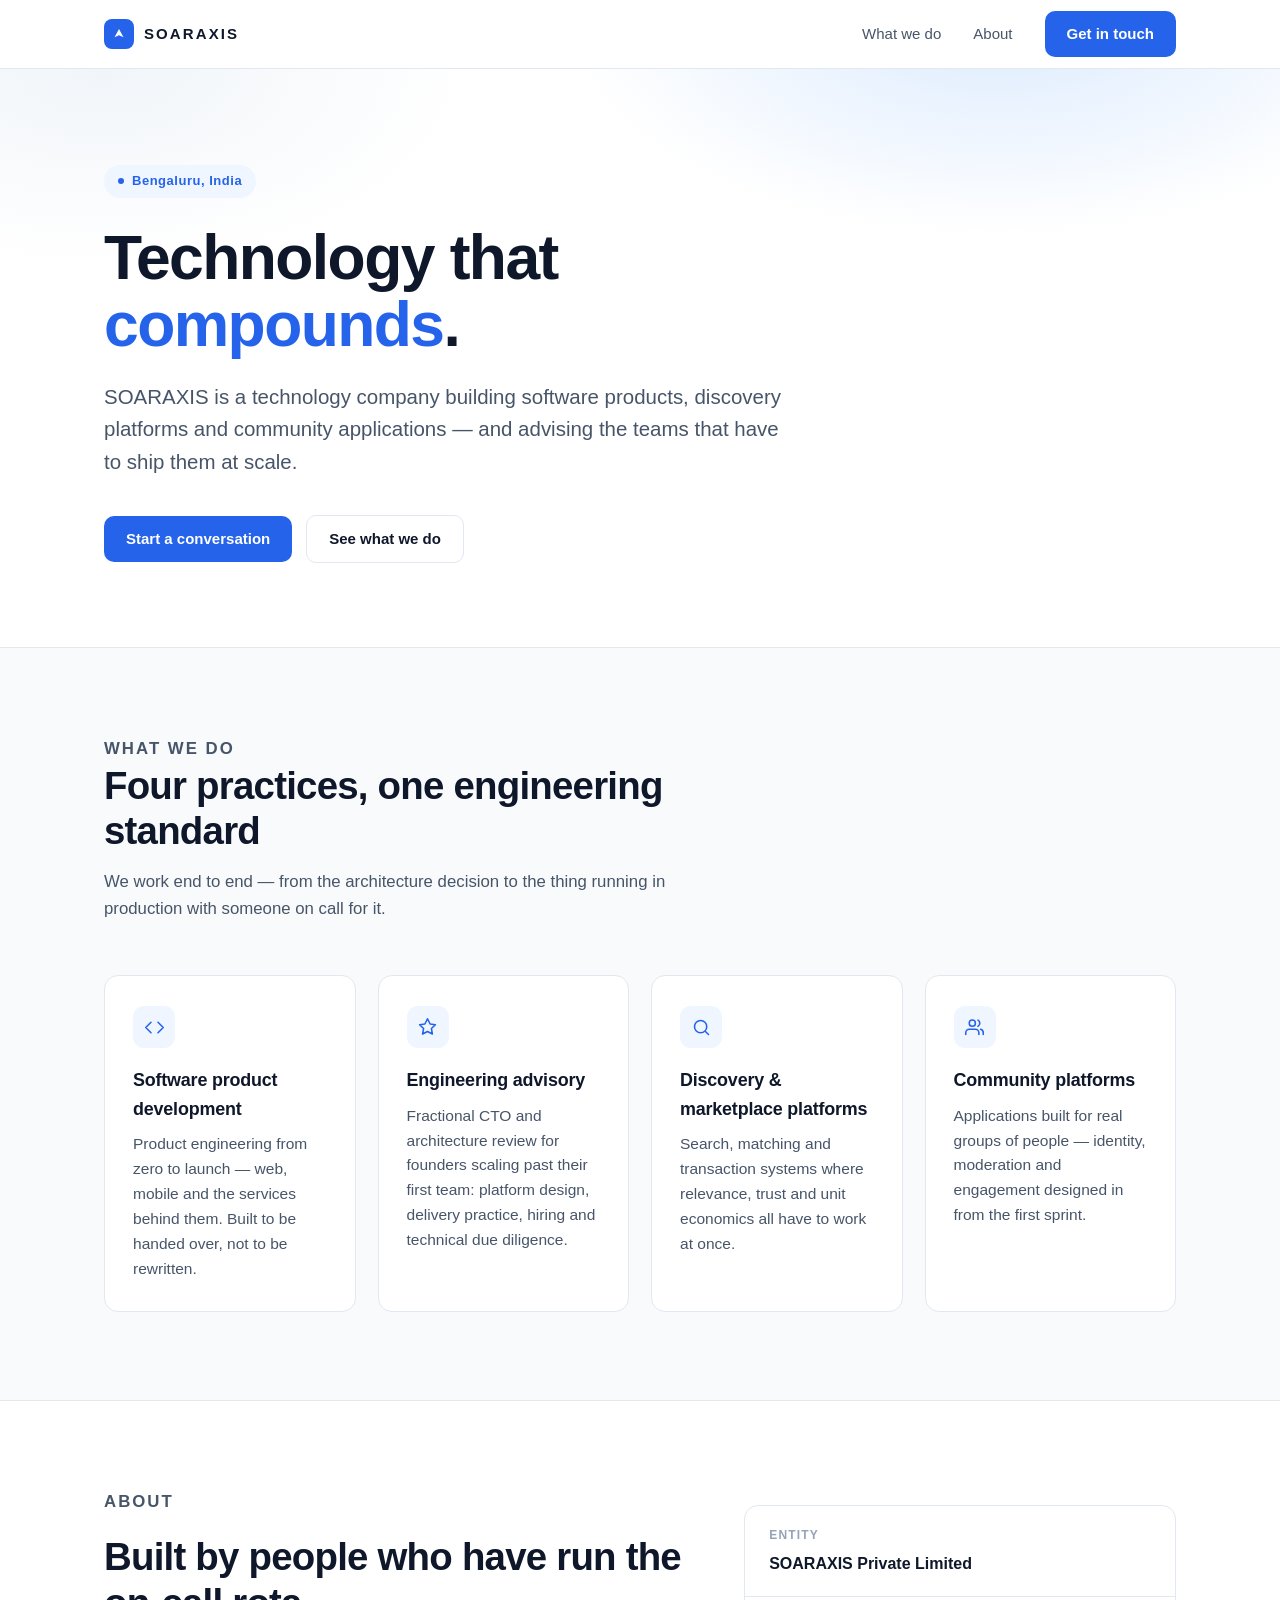
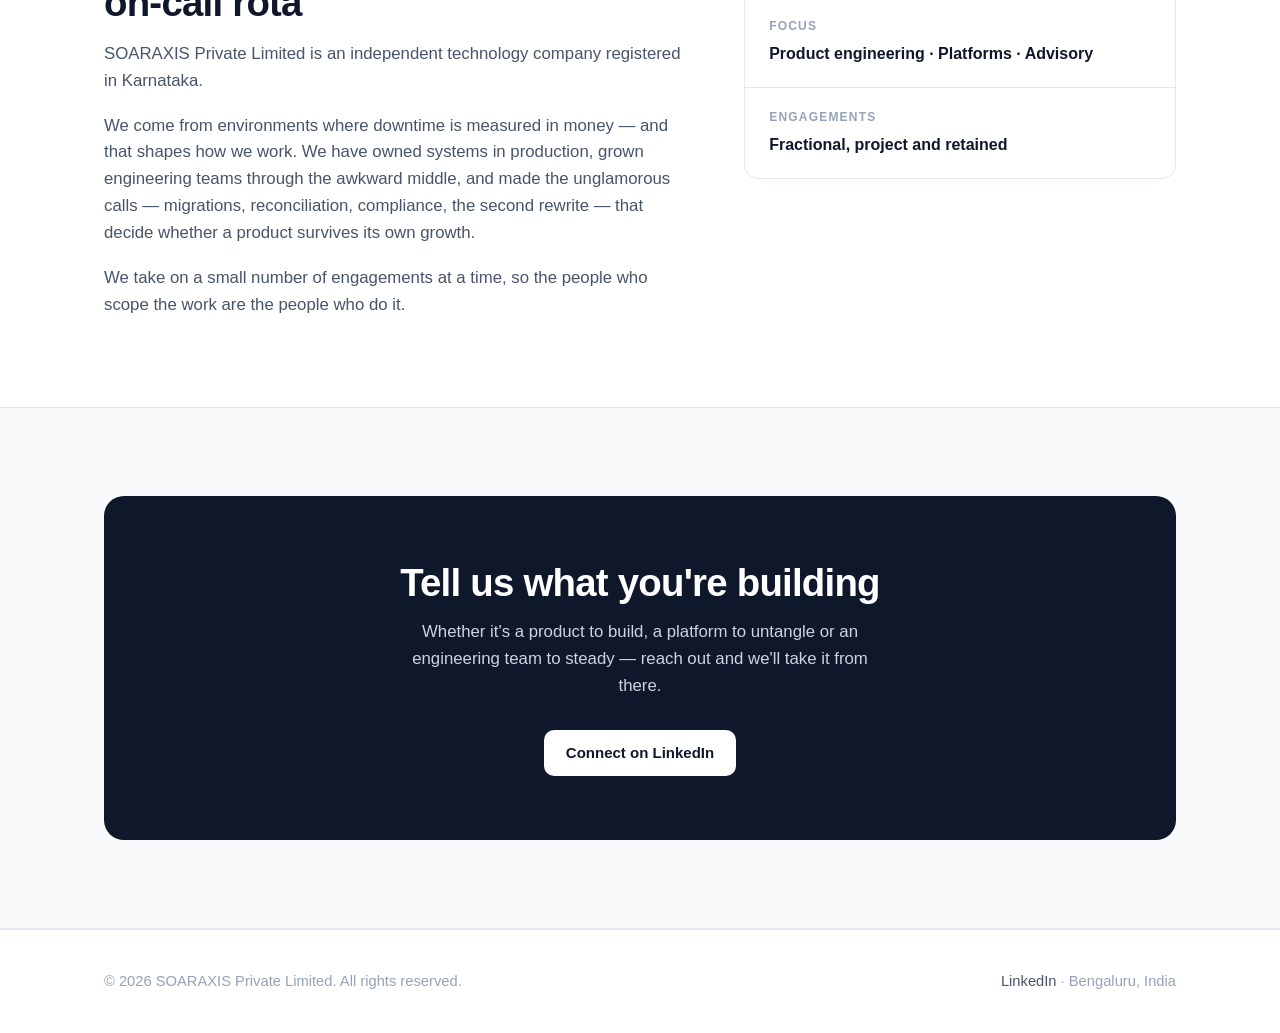
==== index.html @ a26ee910 "Add SOARAXIS landing page Co-Authored-By: Claude Opus 5 <noreply@anthropic.com>" ====
<!DOCTYPE html>
<html lang="en">
<head>
<meta charset="utf-8">
<meta name="viewport" content="width=device-width, initial-scale=1">
<title>SOARAXIS — Technology that compounds</title>
<meta name="description" content="SOARAXIS Private Limited — a Bengaluru technology company building software products, discovery platforms and community applications, and advising teams that ship at scale.">
<meta name="theme-color" content="#ffffff">

<!-- Open Graph / social -->
<meta property="og:type" content="website">
<meta property="og:title" content="SOARAXIS — Technology that compounds">
<meta property="og:description" content="Software products, discovery platforms and engineering advisory, from Bengaluru.">
<meta property="og:url" content="https://soaraxis.com/">
<meta name="twitter:card" content="summary_large_image">

<link rel="icon" href="data:image/svg+xml,<svg xmlns='http://www.w3.org/2000/svg' viewBox='0 0 100 100'><rect width='100' height='100' rx='22' fill='%232563eb'/><path d='M50 22 L74 66 L50 56 L26 66 Z' fill='white'/></svg>">

<style>
  :root{
    --ink:#0f172a;
    --ink-soft:#475569;
    --ink-faint:#94a3b8;
    --line:#e2e8f0;
    --bg:#ffffff;
    --bg-alt:#f8fafc;
    --accent:#2563eb;
    --accent-soft:#eff6ff;
    --radius:14px;
    --maxw:1120px;
    --font:-apple-system,BlinkMacSystemFont,"Segoe UI",Inter,Roboto,"Helvetica Neue",Arial,sans-serif;
  }

  *{box-sizing:border-box}
  html{scroll-behavior:smooth}
  body{
    margin:0;
    font-family:var(--font);
    color:var(--ink);
    background:var(--bg);
    line-height:1.6;
    -webkit-font-smoothing:antialiased;
  }
  a{color:inherit}
  .wrap{max-width:var(--maxw);margin:0 auto;padding:0 24px}

  /* ---------- Header ---------- */
  header{
    position:sticky;top:0;z-index:50;
    background:rgba(255,255,255,.85);
    backdrop-filter:saturate(180%) blur(12px);
    border-bottom:1px solid var(--line);
  }
  .nav{display:flex;align-items:center;justify-content:space-between;height:68px}
  .logo{display:flex;align-items:center;gap:10px;text-decoration:none;font-weight:700;letter-spacing:.14em;font-size:15px}
  .logo .mark{
    width:30px;height:30px;border-radius:8px;background:var(--accent);
    display:grid;place-items:center;flex:none;
  }
  .logo .mark svg{width:16px;height:16px;display:block}
  .nav-links{display:flex;align-items:center;gap:32px}
  .nav-links a:not(.btn){text-decoration:none;color:var(--ink-soft);font-size:15px;font-weight:500}
  .nav-links a:not(.btn):hover{color:var(--ink)}
  .btn{
    display:inline-block;background:var(--accent);color:#fff;text-decoration:none;
    padding:11px 22px;border-radius:10px;font-weight:600;font-size:15px;
    transition:background .15s ease, transform .15s ease;
  }
  .btn:hover{background:#1d4ed8;transform:translateY(-1px)}
  .btn-ghost{
    background:transparent;color:var(--ink);border:1px solid var(--line);
  }
  .btn-ghost:hover{background:var(--bg-alt);border-color:#cbd5e1}
  @media (max-width:760px){ .nav-links a:not(.btn){display:none} }

  /* ---------- Hero ---------- */
  .hero{padding:96px 0 84px;position:relative;overflow:hidden}
  .hero::before{
    content:"";position:absolute;inset:0;pointer-events:none;
    background:
      radial-gradient(620px 320px at 78% -10%, #dbeafe 0%, transparent 70%),
      radial-gradient(520px 280px at 8% 0%, #f1f5f9 0%, transparent 70%);
  }
  .hero .wrap{position:relative}
  .eyebrow{
    display:inline-flex;align-items:center;gap:8px;
    background:var(--accent-soft);color:var(--accent);
    font-size:13px;font-weight:600;letter-spacing:.04em;
    padding:6px 14px;border-radius:999px;margin-bottom:26px;
  }
  .eyebrow .dot{width:6px;height:6px;border-radius:50%;background:var(--accent)}
  h1{
    font-size:clamp(2.3rem,5.4vw,3.9rem);
    line-height:1.08;letter-spacing:-.025em;font-weight:700;
    margin:0 0 22px;max-width:15ch;
  }
  h1 em{font-style:normal;color:var(--accent)}
  .lede{font-size:clamp(1.05rem,2vw,1.28rem);color:var(--ink-soft);max-width:60ch;margin:0 0 36px}
  .cta-row{display:flex;flex-wrap:wrap;gap:14px;align-items:center}
  .cta-note{font-size:14px;color:var(--ink-faint)}

  /* ---------- Sections ---------- */
  section{padding:88px 0}
  .alt{background:var(--bg-alt);border-block:1px solid var(--line)}
  .sec-head{max-width:64ch;margin-bottom:52px}
  .kicker{
    font-size:13px;font-weight:700;letter-spacing:.12em;text-transform:uppercase;
    color:var(--accent);margin:0 0 14px;
  }
  h2{font-size:clamp(1.7rem,3.4vw,2.4rem);line-height:1.18;letter-spacing:-.02em;margin:0 0 16px;font-weight:700}
  .sec-head p{color:var(--ink-soft);font-size:1.05rem;margin:0}

  .grid{display:grid;gap:22px;grid-template-columns:repeat(4,1fr)}
  @media (max-width:1040px){ .grid{grid-template-columns:repeat(2,1fr)} }
  @media (max-width:620px){ .grid{grid-template-columns:1fr} }
  .card{
    background:#fff;border:1px solid var(--line);border-radius:var(--radius);
    padding:30px 28px;transition:border-color .18s ease, box-shadow .18s ease, transform .18s ease;
  }
  .card:hover{border-color:#cbd5e1;box-shadow:0 8px 28px -14px rgba(15,23,42,.18);transform:translateY(-2px)}
  .card .icon{
    width:42px;height:42px;border-radius:11px;background:var(--accent-soft);
    display:grid;place-items:center;margin-bottom:18px;
  }
  .card .icon svg{width:21px;height:21px;stroke:var(--accent);fill:none;stroke-width:1.8;stroke-linecap:round;stroke-linejoin:round}
  .card h3{margin:0 0 9px;font-size:1.12rem;font-weight:650;letter-spacing:-.01em}
  .card p{margin:0;color:var(--ink-soft);font-size:.97rem}

  /* ---------- Split / about ---------- */
  .split{display:grid;gap:56px;grid-template-columns:1.15fr .85fr;align-items:start}
  @media (max-width:880px){ .split{grid-template-columns:1fr;gap:40px} }
  .prose p{color:var(--ink-soft);font-size:1.05rem;margin:0 0 18px}
  .prose p:last-child{margin-bottom:0}
  .prose strong{color:var(--ink);font-weight:600}

  .facts{border:1px solid var(--line);border-radius:var(--radius);background:#fff;overflow:hidden}
  .fact{padding:20px 24px;border-bottom:1px solid var(--line)}
  .fact:last-child{border-bottom:0}
  .fact dt{font-size:12px;font-weight:700;letter-spacing:.1em;text-transform:uppercase;color:var(--ink-faint);margin:0 0 5px}
  .fact dd{margin:0;font-size:1rem;font-weight:550;color:var(--ink)}

  /* ---------- Contact ---------- */
  .contact-box{
    background:var(--ink);color:#fff;border-radius:20px;
    padding:clamp(36px,6vw,64px);text-align:center;
  }
  .contact-box h2{color:#fff;margin-bottom:14px}
  .contact-box p{color:#cbd5e1;max-width:52ch;margin:0 auto 30px;font-size:1.05rem}
  .contact-box .btn{background:#fff;color:var(--ink)}
  .contact-box .btn:hover{background:#e2e8f0}
  .contact-alt{margin-top:20px;font-size:.95rem;color:#94a3b8}
  .contact-alt a{color:#fff;text-decoration:underline;text-underline-offset:3px}

  /* ---------- Footer ---------- */
  footer{border-top:1px solid var(--line);padding:40px 0;font-size:.92rem;color:var(--ink-faint)}
  .foot{display:flex;flex-wrap:wrap;gap:16px;justify-content:space-between;align-items:center}
  .foot a{color:var(--ink-soft);text-decoration:none}
  .foot a:hover{color:var(--ink)}

  @media (prefers-reduced-motion:reduce){
    *{transition:none!important;scroll-behavior:auto!important}
  }
</style>
</head>
<body>

<header>
  <div class="wrap nav">
    <a class="logo" href="#top">
      <span class="mark"><svg viewBox="0 0 100 100" aria-hidden="true"><path d="M50 18 L78 70 L50 58 L22 70 Z" fill="#fff"/></svg></span>
      SOARAXIS
    </a>
    <nav class="nav-links">
      <a href="#what">What we do</a>
      <a href="#about">About</a>
      <a href="#contact" class="btn">Get in touch</a>
    </nav>
  </div>
</header>

<main id="top">

  <!-- HERO -->
  <div class="hero">
    <div class="wrap">
      <span class="eyebrow"><span class="dot"></span> Bengaluru, India</span>
      <h1>Technology that <em>compounds</em>.</h1>
      <p class="lede">
        SOARAXIS is a technology company building software products, discovery platforms
        and community applications — and advising the teams that have to ship them at scale.
      </p>
      <div class="cta-row">
        <a href="#contact" class="btn">Start a conversation</a>
        <a href="#what" class="btn btn-ghost">See what we do</a>
      </div>
    </div>
  </div>

  <!-- WHAT WE DO -->
  <section id="what" class="alt">
    <div class="wrap">
      <div class="sec-head">
        <p class="kicker">What we do</p>
        <h2>Four practices, one engineering standard</h2>
        <p>We work end to end — from the architecture decision to the thing running in production with someone on call for it.</p>
      </div>

      <div class="grid">
        <article class="card">
          <div class="icon"><svg viewBox="0 0 24 24" aria-hidden="true"><path d="M16 18l6-6-6-6M8 6l-6 6 6 6"/></svg></div>
          <h3>Software product development</h3>
          <p>Product engineering from zero to launch — web, mobile and the services behind them. Built to be handed over, not to be rewritten.</p>
        </article>

        <article class="card">
          <div class="icon"><svg viewBox="0 0 24 24" aria-hidden="true"><path d="M12 2l3 6 6 .9-4.5 4.3 1.1 6.3L12 16.5 6.4 19.5l1.1-6.3L3 8.9 9 8z"/></svg></div>
          <h3>Engineering advisory</h3>
          <p>Fractional CTO and architecture review for founders scaling past their first team: platform design, delivery practice, hiring and technical due diligence.</p>
        </article>

        <article class="card">
          <div class="icon"><svg viewBox="0 0 24 24" aria-hidden="true"><circle cx="11" cy="11" r="7"/><path d="M20 20l-3.5-3.5"/></svg></div>
          <h3>Discovery &amp; marketplace platforms</h3>
          <p>Search, matching and transaction systems where relevance, trust and unit economics all have to work at once.</p>
        </article>

        <article class="card">
          <div class="icon"><svg viewBox="0 0 24 24" aria-hidden="true"><path d="M17 20v-2a4 4 0 0 0-4-4H6a4 4 0 0 0-4 4v2"/><circle cx="9.5" cy="7" r="3.5"/><path d="M22 20v-2a4 4 0 0 0-3-3.9"/><path d="M16 3.6a4 4 0 0 1 0 7"/></svg></div>
          <h3>Community platforms</h3>
          <p>Applications built for real groups of people — identity, moderation and engagement designed in from the first sprint.</p>
        </article>
      </div>
    </div>
  </section>

  <!-- ABOUT -->
  <section id="about">
    <div class="wrap split">
      <div class="prose">
        <p class="kicker">About</p>
        <h2>Built by people who have run the on-call rota</h2>
        <p>
          SOARAXIS Private Limited is an independent technology company registered in
          Karnataka.
        </p>
        <p>
          We come from environments where downtime is measured in money — and that shapes
          how we work. We have owned systems in production, grown engineering teams through
          the awkward middle, and made the unglamorous calls — migrations, reconciliation,
          compliance, the second rewrite — that decide whether a product survives its own
          growth.
        </p>
        <p>
          We take on a small number of engagements at a time, so the people who scope the
          work are the people who do it.
        </p>
      </div>

      <dl class="facts">
        <div class="fact"><dt>Entity</dt><dd>SOARAXIS Private Limited</dd></div>
        <div class="fact"><dt>Focus</dt><dd>Product engineering · Platforms · Advisory</dd></div>
        <div class="fact"><dt>Engagements</dt><dd>Fractional, project and retained</dd></div>
      </dl>
    </div>
  </section>

  <!-- CONTACT -->
  <section id="contact" class="alt">
    <div class="wrap">
      <div class="contact-box">
        <h2>Tell us what you're building</h2>
        <p>Whether it's a product to build, a platform to untangle or an engineering team to steady — reach out and we'll take it from there.</p>
        <a class="btn" href="https://www.linkedin.com/in/harshavardhanme/" target="_blank" rel="noopener">Connect on LinkedIn</a>
      </div>
    </div>
  </section>

</main>

<footer>
  <div class="wrap foot">
    <div>© <span id="yr">2026</span> SOARAXIS Private Limited. All rights reserved.</div>
    <div><a href="https://www.linkedin.com/in/harshavardhanme/" target="_blank" rel="noopener">LinkedIn</a> · Bengaluru, India</div>
  </div>
</footer>

<script>document.getElementById('yr').textContent=new Date().getFullYear();</script>
</body>
</html>
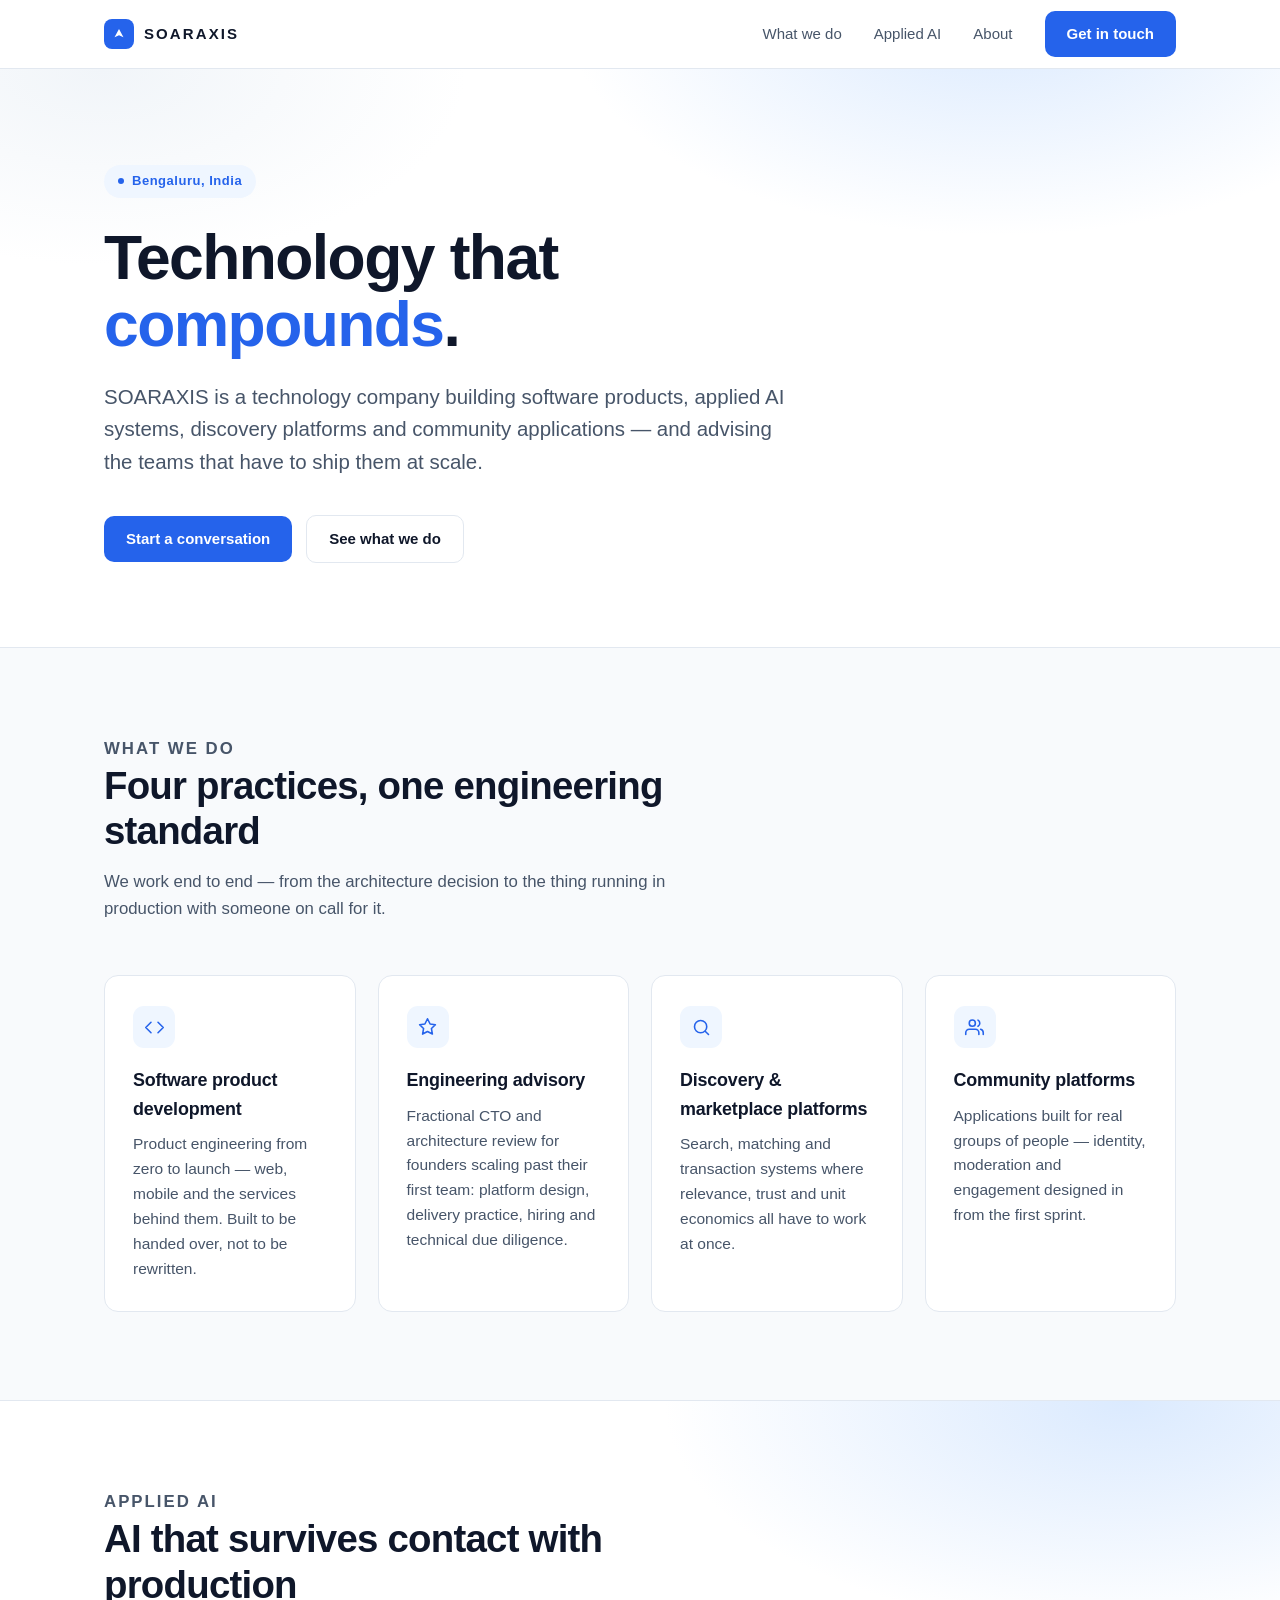
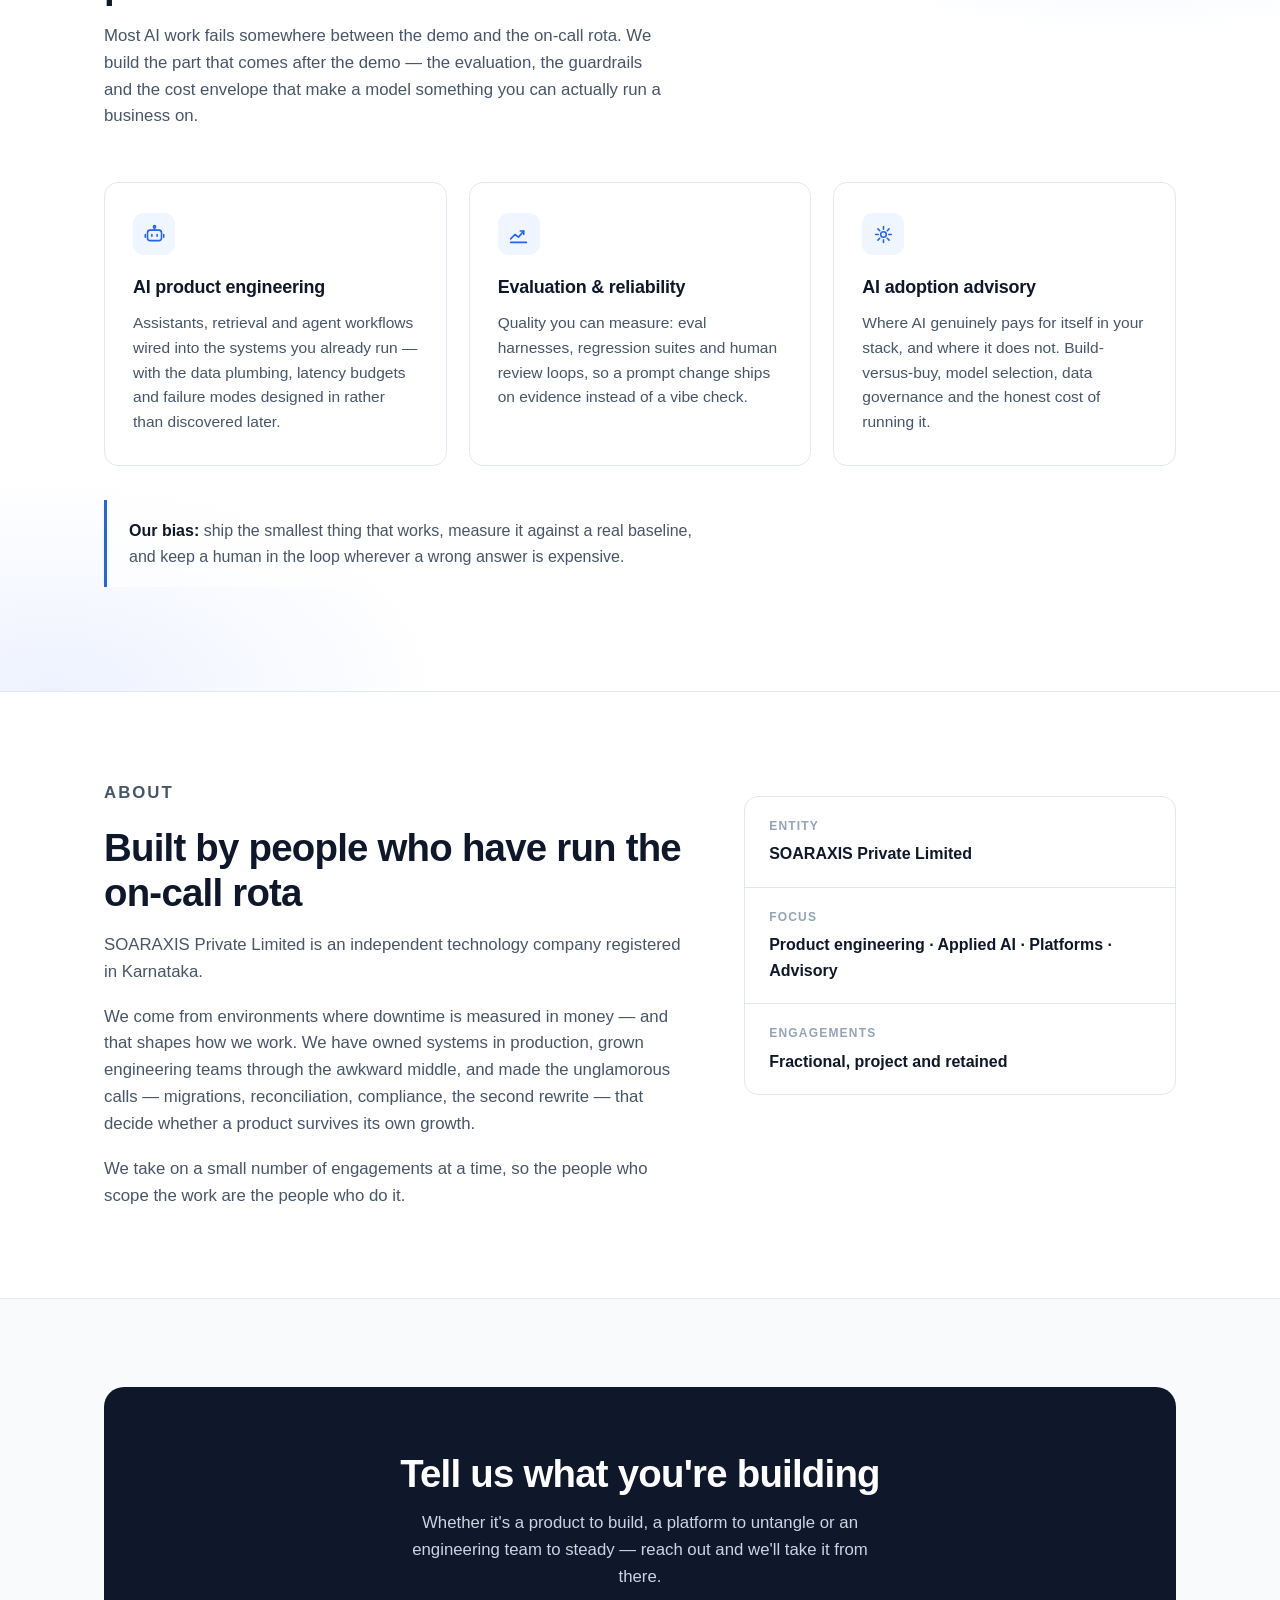
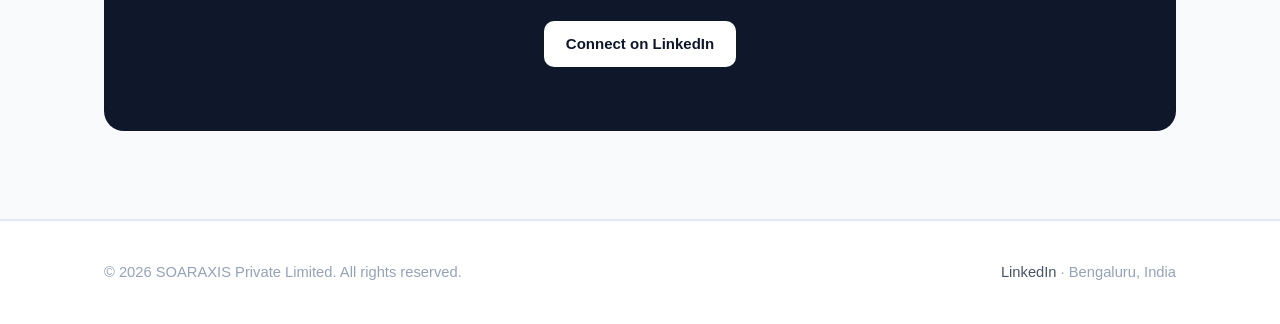
==== commit d1e77dc1: "Add Applied AI section New section between "What we do" and "About" covering AI product engineering," ====
--- a/index.html
+++ b/index.html
@@ -4,13 +4,13 @@
 <meta charset="utf-8">
 <meta name="viewport" content="width=device-width, initial-scale=1">
 <title>SOARAXIS — Technology that compounds</title>
-<meta name="description" content="SOARAXIS Private Limited — a Bengaluru technology company building software products, discovery platforms and community applications, and advising teams that ship at scale.">
+<meta name="description" content="SOARAXIS Private Limited — a Bengaluru technology company building software products, applied AI systems, discovery platforms and community applications, and advising teams that ship at scale.">
 <meta name="theme-color" content="#ffffff">
 
 <!-- Open Graph / social -->
 <meta property="og:type" content="website">
 <meta property="og:title" content="SOARAXIS — Technology that compounds">
-<meta property="og:description" content="Software products, discovery platforms and engineering advisory, from Bengaluru.">
+<meta property="og:description" content="Software products, applied AI, discovery platforms and engineering advisory, from Bengaluru.">
 <meta property="og:url" content="https://soaraxis.com/">
 <meta name="twitter:card" content="summary_large_image">
 
@@ -126,6 +126,24 @@
   .card h3{margin:0 0 9px;font-size:1.12rem;font-weight:650;letter-spacing:-.01em}
   .card p{margin:0;color:var(--ink-soft);font-size:.97rem}
 
+  /* ---------- AI band ---------- */
+  .ai-band{position:relative;overflow:hidden;border-bottom:1px solid var(--line)}
+  .ai-band::before{
+    content:"";position:absolute;inset:0;pointer-events:none;
+    background:
+      radial-gradient(680px 340px at 88% 0%, #dbeafe 0%, transparent 68%),
+      radial-gradient(560px 300px at 4% 100%, #eef2ff 0%, transparent 70%);
+  }
+  .ai-band .wrap{position:relative}
+  .grid-3{grid-template-columns:repeat(3,1fr)}
+  @media (max-width:880px){ .grid-3{grid-template-columns:1fr} }
+  .ai-note{
+    margin-top:34px;padding:18px 22px;border-left:3px solid var(--accent);
+    background:rgba(255,255,255,.72);border-radius:0 10px 10px 0;
+    color:var(--ink-soft);font-size:1rem;max-width:72ch;
+  }
+  .ai-note strong{color:var(--ink);font-weight:600}
+
   /* ---------- Split / about ---------- */
   .split{display:grid;gap:56px;grid-template-columns:1.15fr .85fr;align-items:start}
   @media (max-width:880px){ .split{grid-template-columns:1fr;gap:40px} }
@@ -172,6 +190,7 @@
     </a>
     <nav class="nav-links">
       <a href="#what">What we do</a>
+      <a href="#ai">Applied AI</a>
       <a href="#about">About</a>
       <a href="#contact" class="btn">Get in touch</a>
     </nav>
@@ -186,8 +205,9 @@
       <span class="eyebrow"><span class="dot"></span> Bengaluru, India</span>
       <h1>Technology that <em>compounds</em>.</h1>
       <p class="lede">
-        SOARAXIS is a technology company building software products, discovery platforms
-        and community applications — and advising the teams that have to ship them at scale.
+        SOARAXIS is a technology company building software products, applied AI systems,
+        discovery platforms and community applications — and advising the teams that have
+        to ship them at scale.
       </p>
       <div class="cta-row">
         <a href="#contact" class="btn">Start a conversation</a>
@@ -230,6 +250,42 @@
           <p>Applications built for real groups of people — identity, moderation and engagement designed in from the first sprint.</p>
         </article>
       </div>
+    </div>
+  </section>
+
+  <!-- APPLIED AI -->
+  <section id="ai" class="ai-band">
+    <div class="wrap">
+      <div class="sec-head">
+        <p class="kicker">Applied AI</p>
+        <h2>AI that survives contact with production</h2>
+        <p>Most AI work fails somewhere between the demo and the on-call rota. We build the part that comes after the demo — the evaluation, the guardrails and the cost envelope that make a model something you can actually run a business on.</p>
+      </div>
+
+      <div class="grid grid-3">
+        <article class="card">
+          <div class="icon"><svg viewBox="0 0 24 24" aria-hidden="true"><rect x="4" y="7" width="16" height="12" rx="3"/><path d="M12 7V4"/><circle cx="12" cy="3" r="1.2"/><path d="M9 12v2M15 12v2"/><path d="M1.5 12v3M22.5 12v3"/></svg></div>
+          <h3>AI product engineering</h3>
+          <p>Assistants, retrieval and agent workflows wired into the systems you already run — with the data plumbing, latency budgets and failure modes designed in rather than discovered later.</p>
+        </article>
+
+        <article class="card">
+          <div class="icon"><svg viewBox="0 0 24 24" aria-hidden="true"><path d="M3 17l5-5 4 3 6-7"/><path d="M14 8h4v4"/><path d="M3 21h18"/></svg></div>
+          <h3>Evaluation &amp; reliability</h3>
+          <p>Quality you can measure: eval harnesses, regression suites and human review loops, so a prompt change ships on evidence instead of a vibe check.</p>
+        </article>
+
+        <article class="card">
+          <div class="icon"><svg viewBox="0 0 24 24" aria-hidden="true"><path d="M12 3v3M12 18v3M3 12h3M18 12h3M5.6 5.6l2.1 2.1M16.3 16.3l2.1 2.1M18.4 5.6l-2.1 2.1M7.7 16.3l-2.1 2.1"/><circle cx="12" cy="12" r="3.2"/></svg></div>
+          <h3>AI adoption advisory</h3>
+          <p>Where AI genuinely pays for itself in your stack, and where it does not. Build-versus-buy, model selection, data governance and the honest cost of running it.</p>
+        </article>
+      </div>
+
+      <p class="ai-note">
+        <strong>Our bias:</strong> ship the smallest thing that works, measure it against a real
+        baseline, and keep a human in the loop wherever a wrong answer is expensive.
+      </p>
     </div>
   </section>
 
@@ -258,7 +314,7 @@
 
       <dl class="facts">
         <div class="fact"><dt>Entity</dt><dd>SOARAXIS Private Limited</dd></div>
-        <div class="fact"><dt>Focus</dt><dd>Product engineering · Platforms · Advisory</dd></div>
+        <div class="fact"><dt>Focus</dt><dd>Product engineering · Applied AI · Platforms · Advisory</dd></div>
         <div class="fact"><dt>Engagements</dt><dd>Fractional, project and retained</dd></div>
       </dl>
     </div>
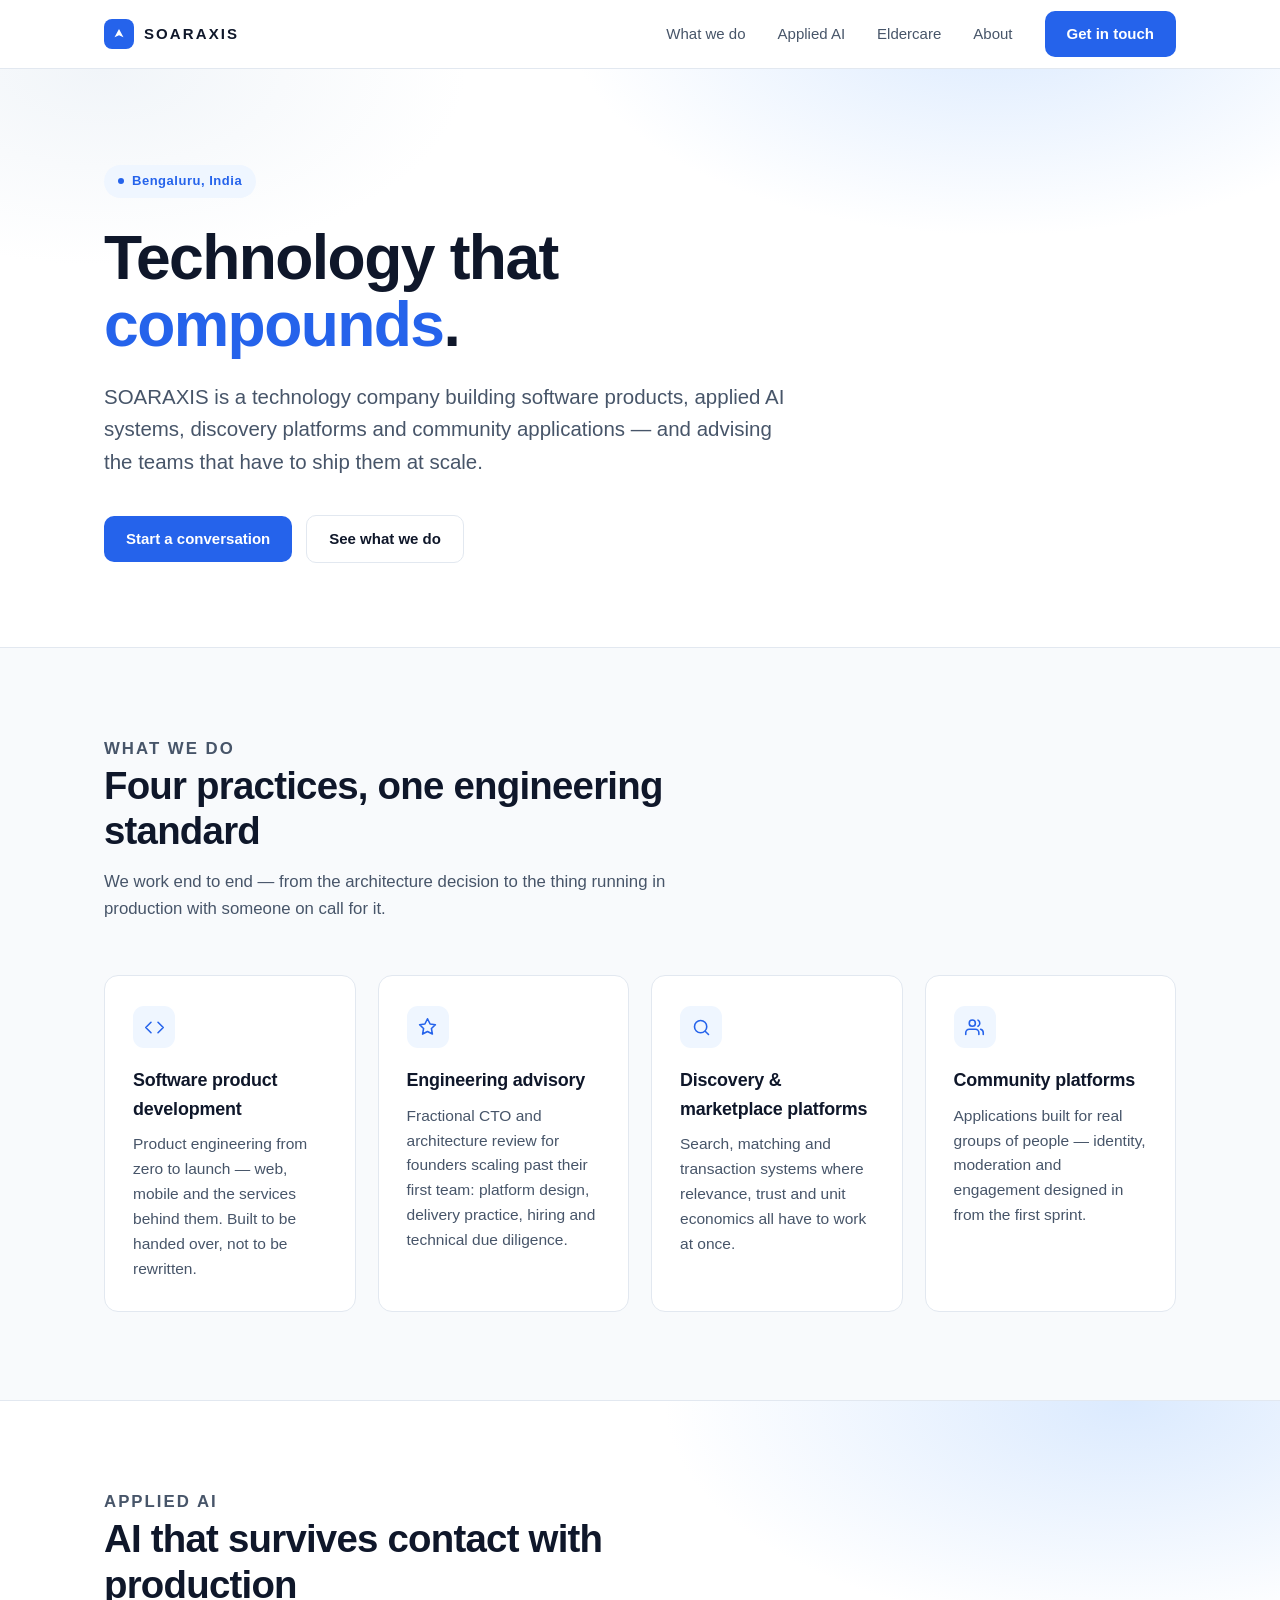
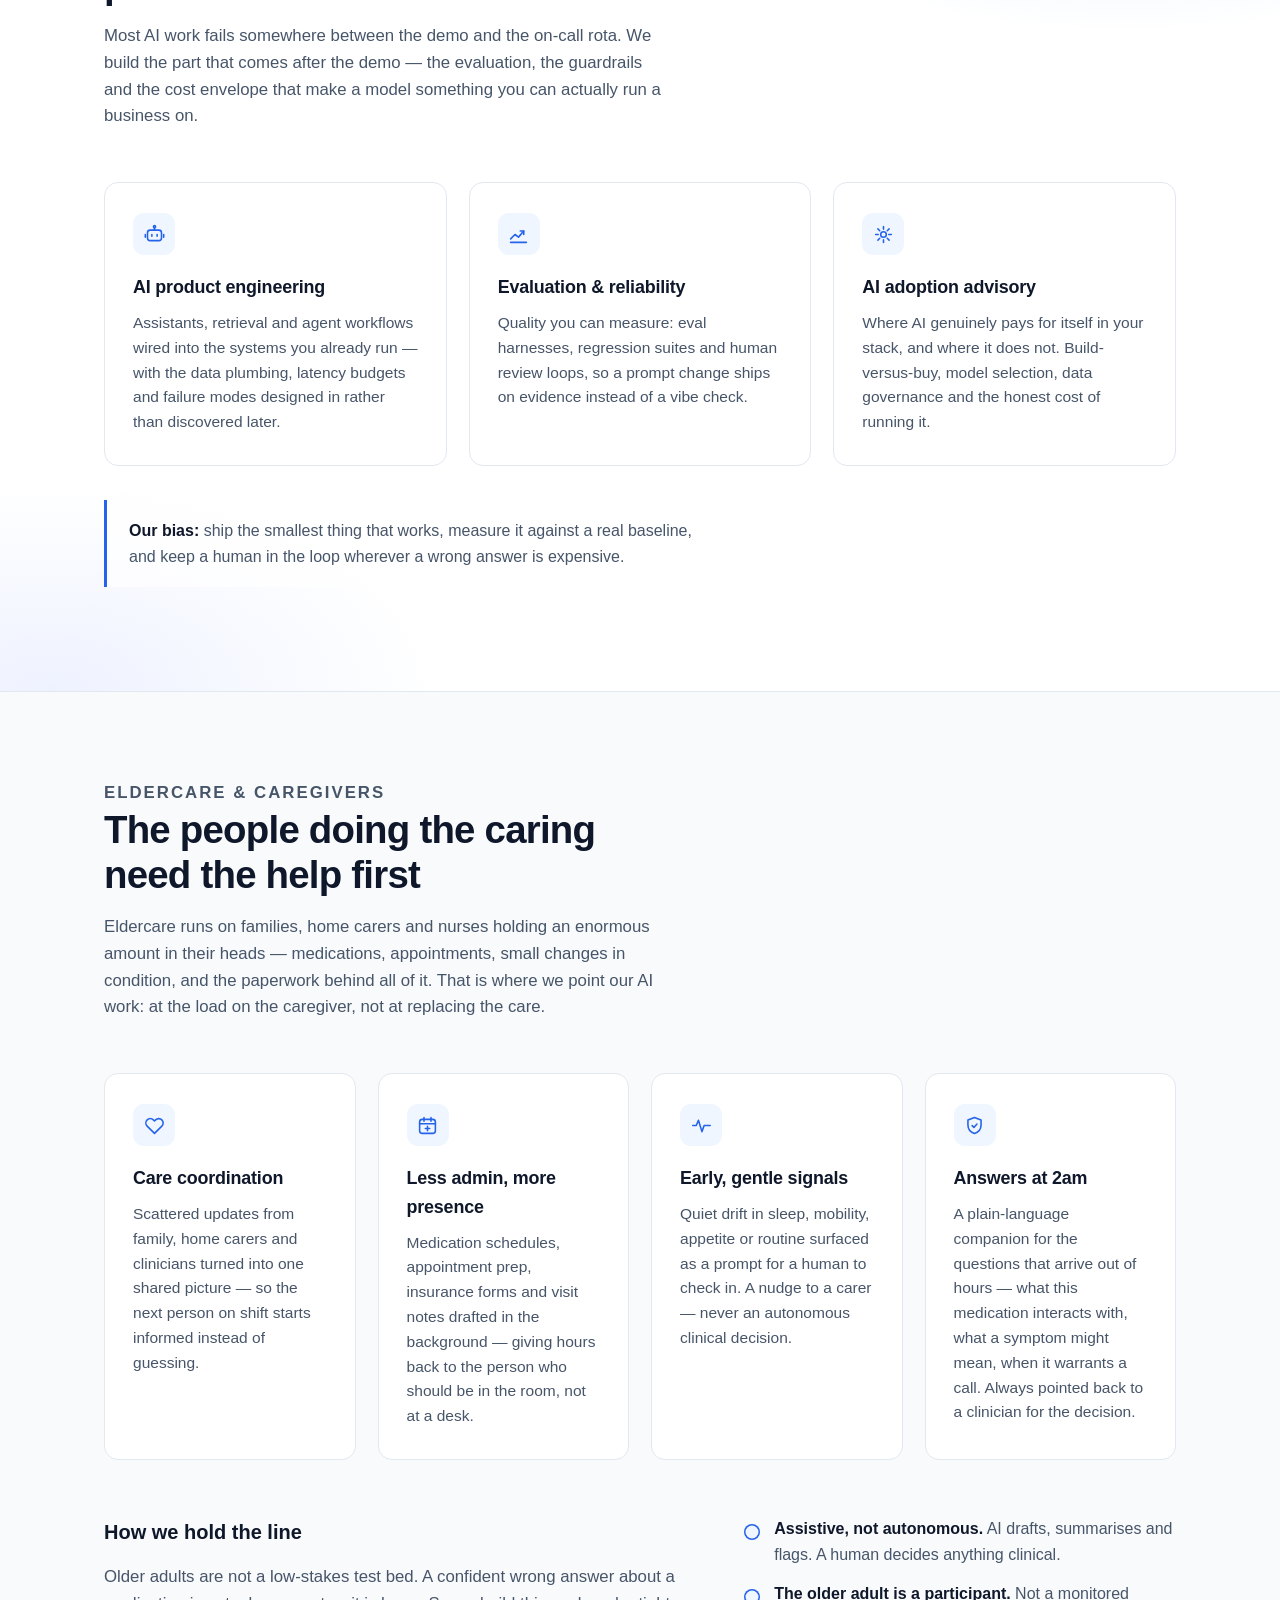
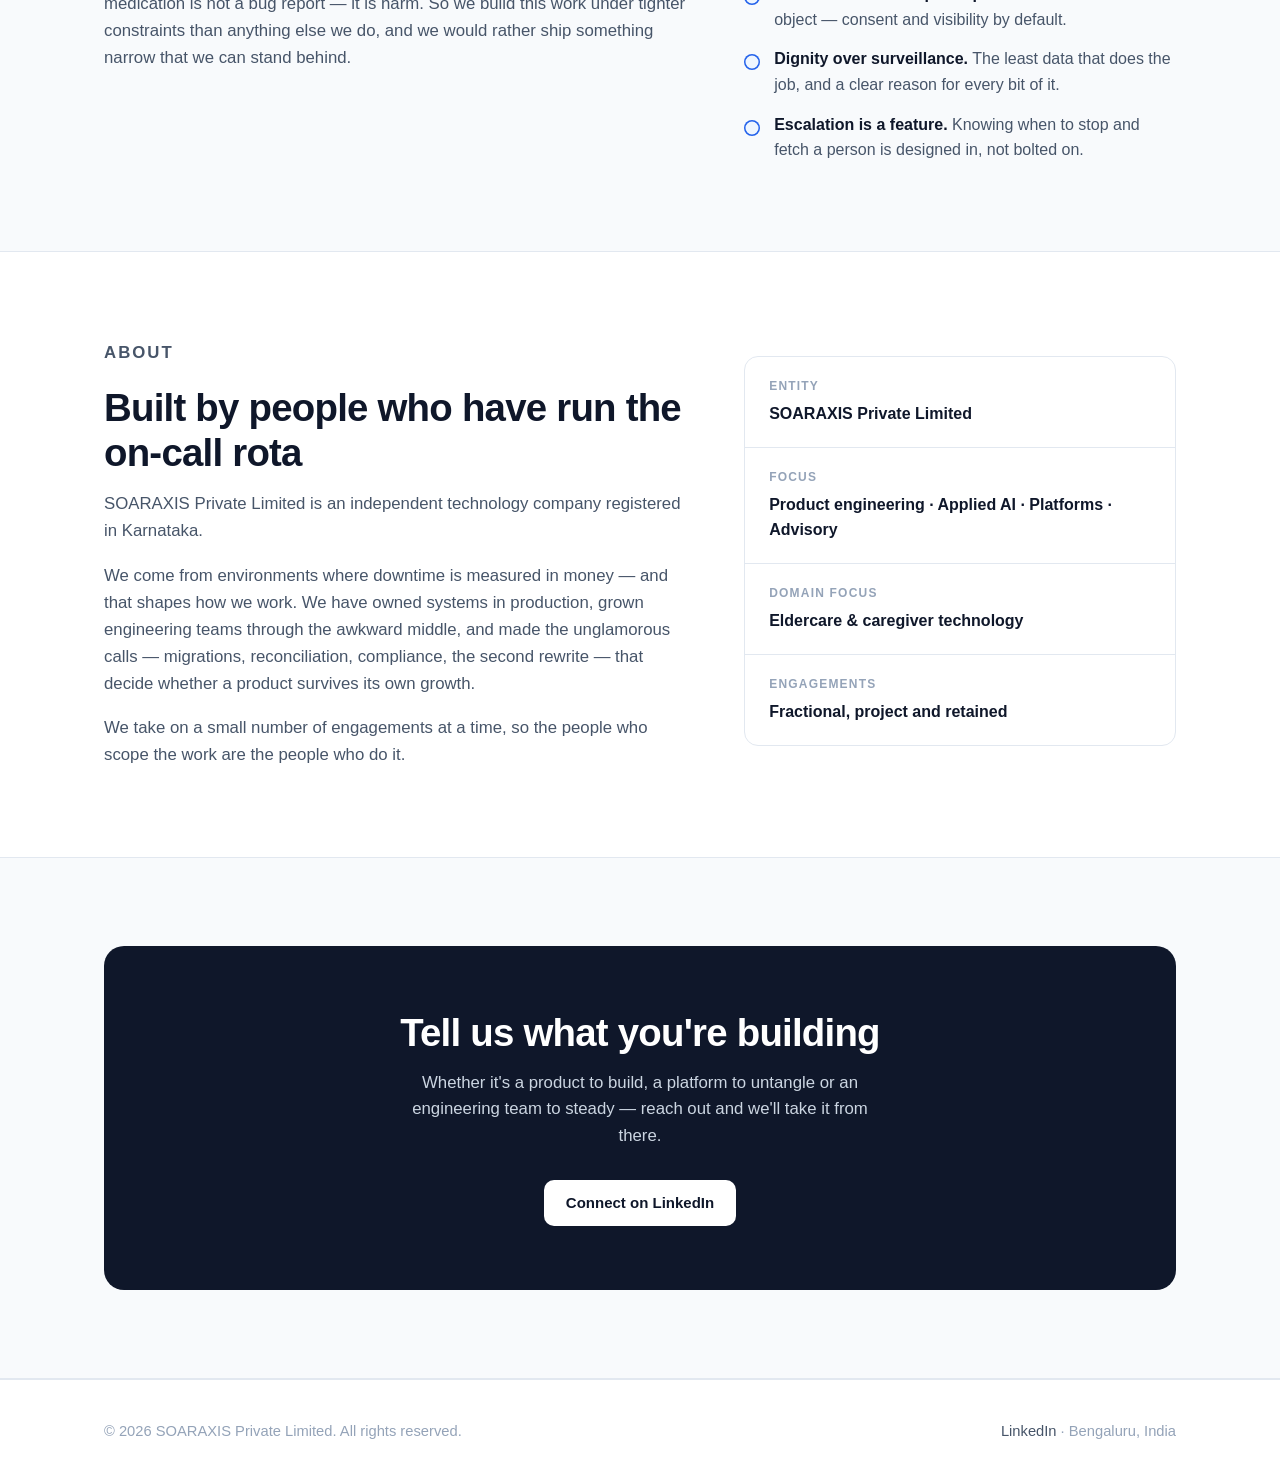
==== commit fe66b5a0: "Add eldercare and caregiver AI section Positions eldercare as the domain focus for the AI practice: " ====
--- a/index.html
+++ b/index.html
@@ -4,13 +4,13 @@
 <meta charset="utf-8">
 <meta name="viewport" content="width=device-width, initial-scale=1">
 <title>SOARAXIS — Technology that compounds</title>
-<meta name="description" content="SOARAXIS Private Limited — a Bengaluru technology company building software products, applied AI systems, discovery platforms and community applications, and advising teams that ship at scale.">
+<meta name="description" content="SOARAXIS Private Limited — a Bengaluru technology company building software products, applied AI systems for eldercare and caregivers, discovery platforms and community applications, and advising teams that ship at scale.">
 <meta name="theme-color" content="#ffffff">
 
 <!-- Open Graph / social -->
 <meta property="og:type" content="website">
 <meta property="og:title" content="SOARAXIS — Technology that compounds">
-<meta property="og:description" content="Software products, applied AI, discovery platforms and engineering advisory, from Bengaluru.">
+<meta property="og:description" content="Software products, applied AI for eldercare and caregivers, discovery platforms and engineering advisory, from Bengaluru.">
 <meta property="og:url" content="https://soaraxis.com/">
 <meta name="twitter:card" content="summary_large_image">
 
@@ -127,7 +127,7 @@
   .card p{margin:0;color:var(--ink-soft);font-size:.97rem}
 
   /* ---------- AI band ---------- */
-  .ai-band{position:relative;overflow:hidden;border-bottom:1px solid var(--line)}
+  .ai-band{position:relative;overflow:hidden}
   .ai-band::before{
     content:"";position:absolute;inset:0;pointer-events:none;
     background:
@@ -143,6 +143,16 @@
     color:var(--ink-soft);font-size:1rem;max-width:72ch;
   }
   .ai-note strong{color:var(--ink);font-weight:600}
+
+  /* ---------- Eldercare ---------- */
+  .principles{list-style:none;margin:0;padding:0;display:grid;gap:14px}
+  .principles li{position:relative;padding-left:30px;color:var(--ink-soft);font-size:1rem}
+  .principles li::before{
+    content:"";position:absolute;left:0;top:.5em;width:16px;height:16px;border-radius:50%;
+    background:var(--accent-soft);
+    box-shadow:inset 0 0 0 1.5px var(--accent);
+  }
+  .principles li strong{color:var(--ink);font-weight:600}
 
   /* ---------- Split / about ---------- */
   .split{display:grid;gap:56px;grid-template-columns:1.15fr .85fr;align-items:start}
@@ -191,6 +201,7 @@
     <nav class="nav-links">
       <a href="#what">What we do</a>
       <a href="#ai">Applied AI</a>
+      <a href="#eldercare">Eldercare</a>
       <a href="#about">About</a>
       <a href="#contact" class="btn">Get in touch</a>
     </nav>
@@ -286,6 +297,61 @@
         <strong>Our bias:</strong> ship the smallest thing that works, measure it against a real
         baseline, and keep a human in the loop wherever a wrong answer is expensive.
       </p>
+    </div>
+  </section>
+
+  <!-- ELDERCARE -->
+  <section id="eldercare" class="alt">
+    <div class="wrap">
+      <div class="sec-head">
+        <p class="kicker">Eldercare &amp; caregivers</p>
+        <h2>The people doing the caring need the help first</h2>
+        <p>Eldercare runs on families, home carers and nurses holding an enormous amount in their heads — medications, appointments, small changes in condition, and the paperwork behind all of it. That is where we point our AI work: at the load on the caregiver, not at replacing the care.</p>
+      </div>
+
+      <div class="grid">
+        <article class="card">
+          <div class="icon"><svg viewBox="0 0 24 24" aria-hidden="true"><path d="M20.4 5.6a5 5 0 0 0-7.1 0L12 6.9l-1.3-1.3a5 5 0 1 0-7.1 7.1L12 21l8.4-8.3a5 5 0 0 0 0-7.1z"/></svg></div>
+          <h3>Care coordination</h3>
+          <p>Scattered updates from family, home carers and clinicians turned into one shared picture — so the next person on shift starts informed instead of guessing.</p>
+        </article>
+
+        <article class="card">
+          <div class="icon"><svg viewBox="0 0 24 24" aria-hidden="true"><rect x="3" y="5" width="18" height="16" rx="3"/><path d="M8 3v4M16 3v4M3 10h18"/><path d="M12 13v5M9.5 15.5h5"/></svg></div>
+          <h3>Less admin, more presence</h3>
+          <p>Medication schedules, appointment prep, insurance forms and visit notes drafted in the background — giving hours back to the person who should be in the room, not at a desk.</p>
+        </article>
+
+        <article class="card">
+          <div class="icon"><svg viewBox="0 0 24 24" aria-hidden="true"><path d="M2 12h4l2.5-6 4 13 2.5-7h7"/></svg></div>
+          <h3>Early, gentle signals</h3>
+          <p>Quiet drift in sleep, mobility, appetite or routine surfaced as a prompt for a human to check in. A nudge to a carer — never an autonomous clinical decision.</p>
+        </article>
+
+        <article class="card">
+          <div class="icon"><svg viewBox="0 0 24 24" aria-hidden="true"><path d="M12 2.8l7.5 3v5.6c0 4.4-3 8.2-7.5 9.8-4.5-1.6-7.5-5.4-7.5-9.8V5.8z"/><path d="M9.3 12.2l2 2 3.5-3.9"/></svg></div>
+          <h3>Answers at 2am</h3>
+          <p>A plain-language companion for the questions that arrive out of hours — what this medication interacts with, what a symptom might mean, when it warrants a call. Always pointed back to a clinician for the decision.</p>
+        </article>
+      </div>
+
+      <div class="split" style="margin-top:56px">
+        <div class="prose">
+          <h3 style="font-size:1.25rem;margin:0 0 16px">How we hold the line</h3>
+          <p>
+            Older adults are not a low-stakes test bed. A confident wrong answer about a
+            medication is not a bug report — it is harm. So we build this work under tighter
+            constraints than anything else we do, and we would rather ship something narrow
+            that we can stand behind.
+          </p>
+        </div>
+        <ul class="principles">
+          <li><strong>Assistive, not autonomous.</strong> AI drafts, summarises and flags. A human decides anything clinical.</li>
+          <li><strong>The older adult is a participant.</strong> Not a monitored object — consent and visibility by default.</li>
+          <li><strong>Dignity over surveillance.</strong> The least data that does the job, and a clear reason for every bit of it.</li>
+          <li><strong>Escalation is a feature.</strong> Knowing when to stop and fetch a person is designed in, not bolted on.</li>
+        </ul>
+      </div>
     </div>
   </section>
 
@@ -315,6 +381,7 @@
       <dl class="facts">
         <div class="fact"><dt>Entity</dt><dd>SOARAXIS Private Limited</dd></div>
         <div class="fact"><dt>Focus</dt><dd>Product engineering · Applied AI · Platforms · Advisory</dd></div>
+        <div class="fact"><dt>Domain focus</dt><dd>Eldercare &amp; caregiver technology</dd></div>
         <div class="fact"><dt>Engagements</dt><dd>Fractional, project and retained</dd></div>
       </dl>
     </div>
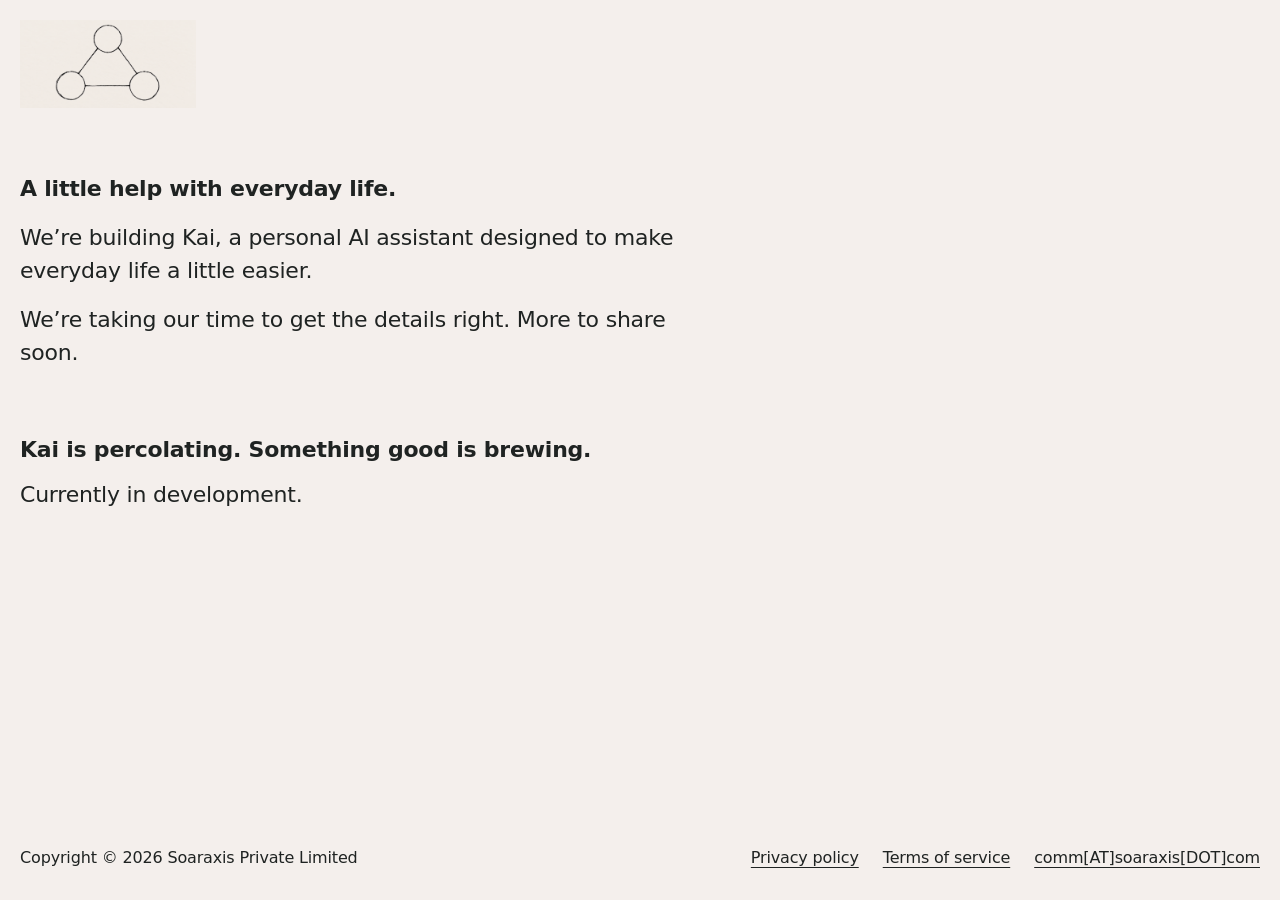
==== commit 0b151021: "Set up Kai coming-soon website for GitHub Pages" ====
--- a/index.html
+++ b/index.html
@@ -1,412 +1,56 @@
 <!DOCTYPE html>
 <html lang="en">
 <head>
-<meta charset="utf-8">
-<meta name="viewport" content="width=device-width, initial-scale=1">
-<title>SOARAXIS — Technology that compounds</title>
-<meta name="description" content="SOARAXIS Private Limited — a Bengaluru technology company building software products, applied AI systems for eldercare and caregivers, discovery platforms and community applications, and advising teams that ship at scale.">
-<meta name="theme-color" content="#ffffff">
-
-<!-- Open Graph / social -->
+<meta http-equiv="Content-Type" content="text/html; charset=UTF-8">
+<meta name="viewport" content="width=device-width, initial-scale=1.0">
+<title>Kai — Soaraxis Private Limited</title>
+<meta name="description" content="We’re building Kai, a personal AI assistant designed to make everyday life a little easier. Currently in development.">
+<link rel="canonical" href="https://soaraxis.com/">
+<meta property="og:title" content="Kai — Soaraxis Private Limited">
+<meta property="og:description" content="We’re building Kai, a personal AI assistant designed to make everyday life a little easier. Currently in development.">
+<meta property="og:url" content="https://soaraxis.com/">
 <meta property="og:type" content="website">
-<meta property="og:title" content="SOARAXIS — Technology that compounds">
-<meta property="og:description" content="Software products, applied AI for eldercare and caregivers, discovery platforms and engineering advisory, from Bengaluru.">
-<meta property="og:url" content="https://soaraxis.com/">
-<meta name="twitter:card" content="summary_large_image">
-
-<link rel="icon" href="data:image/svg+xml,<svg xmlns='http://www.w3.org/2000/svg' viewBox='0 0 100 100'><rect width='100' height='100' rx='22' fill='%232563eb'/><path d='M50 22 L74 66 L50 56 L26 66 Z' fill='white'/></svg>">
-
-<style>
-  :root{
-    --ink:#0f172a;
-    --ink-soft:#475569;
-    --ink-faint:#94a3b8;
-    --line:#e2e8f0;
-    --bg:#ffffff;
-    --bg-alt:#f8fafc;
-    --accent:#2563eb;
-    --accent-soft:#eff6ff;
-    --radius:14px;
-    --maxw:1120px;
-    --font:-apple-system,BlinkMacSystemFont,"Segoe UI",Inter,Roboto,"Helvetica Neue",Arial,sans-serif;
-  }
-
-  *{box-sizing:border-box}
-  html{scroll-behavior:smooth}
-  body{
-    margin:0;
-    font-family:var(--font);
-    color:var(--ink);
-    background:var(--bg);
-    line-height:1.6;
-    -webkit-font-smoothing:antialiased;
-  }
-  a{color:inherit}
-  .wrap{max-width:var(--maxw);margin:0 auto;padding:0 24px}
-
-  /* ---------- Header ---------- */
-  header{
-    position:sticky;top:0;z-index:50;
-    background:rgba(255,255,255,.85);
-    backdrop-filter:saturate(180%) blur(12px);
-    border-bottom:1px solid var(--line);
-  }
-  .nav{display:flex;align-items:center;justify-content:space-between;height:68px}
-  .logo{display:flex;align-items:center;gap:10px;text-decoration:none;font-weight:700;letter-spacing:.14em;font-size:15px}
-  .logo .mark{
-    width:30px;height:30px;border-radius:8px;background:var(--accent);
-    display:grid;place-items:center;flex:none;
-  }
-  .logo .mark svg{width:16px;height:16px;display:block}
-  .nav-links{display:flex;align-items:center;gap:32px}
-  .nav-links a:not(.btn){text-decoration:none;color:var(--ink-soft);font-size:15px;font-weight:500}
-  .nav-links a:not(.btn):hover{color:var(--ink)}
-  .btn{
-    display:inline-block;background:var(--accent);color:#fff;text-decoration:none;
-    padding:11px 22px;border-radius:10px;font-weight:600;font-size:15px;
-    transition:background .15s ease, transform .15s ease;
-  }
-  .btn:hover{background:#1d4ed8;transform:translateY(-1px)}
-  .btn-ghost{
-    background:transparent;color:var(--ink);border:1px solid var(--line);
-  }
-  .btn-ghost:hover{background:var(--bg-alt);border-color:#cbd5e1}
-  @media (max-width:760px){ .nav-links a:not(.btn){display:none} }
-
-  /* ---------- Hero ---------- */
-  .hero{padding:96px 0 84px;position:relative;overflow:hidden}
-  .hero::before{
-    content:"";position:absolute;inset:0;pointer-events:none;
-    background:
-      radial-gradient(620px 320px at 78% -10%, #dbeafe 0%, transparent 70%),
-      radial-gradient(520px 280px at 8% 0%, #f1f5f9 0%, transparent 70%);
-  }
-  .hero .wrap{position:relative}
-  .eyebrow{
-    display:inline-flex;align-items:center;gap:8px;
-    background:var(--accent-soft);color:var(--accent);
-    font-size:13px;font-weight:600;letter-spacing:.04em;
-    padding:6px 14px;border-radius:999px;margin-bottom:26px;
-  }
-  .eyebrow .dot{width:6px;height:6px;border-radius:50%;background:var(--accent)}
-  h1{
-    font-size:clamp(2.3rem,5.4vw,3.9rem);
-    line-height:1.08;letter-spacing:-.025em;font-weight:700;
-    margin:0 0 22px;max-width:15ch;
-  }
-  h1 em{font-style:normal;color:var(--accent)}
-  .lede{font-size:clamp(1.05rem,2vw,1.28rem);color:var(--ink-soft);max-width:60ch;margin:0 0 36px}
-  .cta-row{display:flex;flex-wrap:wrap;gap:14px;align-items:center}
-  .cta-note{font-size:14px;color:var(--ink-faint)}
-
-  /* ---------- Sections ---------- */
-  section{padding:88px 0}
-  .alt{background:var(--bg-alt);border-block:1px solid var(--line)}
-  .sec-head{max-width:64ch;margin-bottom:52px}
-  .kicker{
-    font-size:13px;font-weight:700;letter-spacing:.12em;text-transform:uppercase;
-    color:var(--accent);margin:0 0 14px;
-  }
-  h2{font-size:clamp(1.7rem,3.4vw,2.4rem);line-height:1.18;letter-spacing:-.02em;margin:0 0 16px;font-weight:700}
-  .sec-head p{color:var(--ink-soft);font-size:1.05rem;margin:0}
-
-  .grid{display:grid;gap:22px;grid-template-columns:repeat(4,1fr)}
-  @media (max-width:1040px){ .grid{grid-template-columns:repeat(2,1fr)} }
-  @media (max-width:620px){ .grid{grid-template-columns:1fr} }
-  .card{
-    background:#fff;border:1px solid var(--line);border-radius:var(--radius);
-    padding:30px 28px;transition:border-color .18s ease, box-shadow .18s ease, transform .18s ease;
-  }
-  .card:hover{border-color:#cbd5e1;box-shadow:0 8px 28px -14px rgba(15,23,42,.18);transform:translateY(-2px)}
-  .card .icon{
-    width:42px;height:42px;border-radius:11px;background:var(--accent-soft);
-    display:grid;place-items:center;margin-bottom:18px;
-  }
-  .card .icon svg{width:21px;height:21px;stroke:var(--accent);fill:none;stroke-width:1.8;stroke-linecap:round;stroke-linejoin:round}
-  .card h3{margin:0 0 9px;font-size:1.12rem;font-weight:650;letter-spacing:-.01em}
-  .card p{margin:0;color:var(--ink-soft);font-size:.97rem}
-
-  /* ---------- AI band ---------- */
-  .ai-band{position:relative;overflow:hidden}
-  .ai-band::before{
-    content:"";position:absolute;inset:0;pointer-events:none;
-    background:
-      radial-gradient(680px 340px at 88% 0%, #dbeafe 0%, transparent 68%),
-      radial-gradient(560px 300px at 4% 100%, #eef2ff 0%, transparent 70%);
-  }
-  .ai-band .wrap{position:relative}
-  .grid-3{grid-template-columns:repeat(3,1fr)}
-  @media (max-width:880px){ .grid-3{grid-template-columns:1fr} }
-  .ai-note{
-    margin-top:34px;padding:18px 22px;border-left:3px solid var(--accent);
-    background:rgba(255,255,255,.72);border-radius:0 10px 10px 0;
-    color:var(--ink-soft);font-size:1rem;max-width:72ch;
-  }
-  .ai-note strong{color:var(--ink);font-weight:600}
-
-  /* ---------- Eldercare ---------- */
-  .principles{list-style:none;margin:0;padding:0;display:grid;gap:14px}
-  .principles li{position:relative;padding-left:30px;color:var(--ink-soft);font-size:1rem}
-  .principles li::before{
-    content:"";position:absolute;left:0;top:.5em;width:16px;height:16px;border-radius:50%;
-    background:var(--accent-soft);
-    box-shadow:inset 0 0 0 1.5px var(--accent);
-  }
-  .principles li strong{color:var(--ink);font-weight:600}
-
-  /* ---------- Split / about ---------- */
-  .split{display:grid;gap:56px;grid-template-columns:1.15fr .85fr;align-items:start}
-  @media (max-width:880px){ .split{grid-template-columns:1fr;gap:40px} }
-  .prose p{color:var(--ink-soft);font-size:1.05rem;margin:0 0 18px}
-  .prose p:last-child{margin-bottom:0}
-  .prose strong{color:var(--ink);font-weight:600}
-
-  .facts{border:1px solid var(--line);border-radius:var(--radius);background:#fff;overflow:hidden}
-  .fact{padding:20px 24px;border-bottom:1px solid var(--line)}
-  .fact:last-child{border-bottom:0}
-  .fact dt{font-size:12px;font-weight:700;letter-spacing:.1em;text-transform:uppercase;color:var(--ink-faint);margin:0 0 5px}
-  .fact dd{margin:0;font-size:1rem;font-weight:550;color:var(--ink)}
-
-  /* ---------- Contact ---------- */
-  .contact-box{
-    background:var(--ink);color:#fff;border-radius:20px;
-    padding:clamp(36px,6vw,64px);text-align:center;
-  }
-  .contact-box h2{color:#fff;margin-bottom:14px}
-  .contact-box p{color:#cbd5e1;max-width:52ch;margin:0 auto 30px;font-size:1.05rem}
-  .contact-box .btn{background:#fff;color:var(--ink)}
-  .contact-box .btn:hover{background:#e2e8f0}
-  .contact-alt{margin-top:20px;font-size:.95rem;color:#94a3b8}
-  .contact-alt a{color:#fff;text-decoration:underline;text-underline-offset:3px}
-
-  /* ---------- Footer ---------- */
-  footer{border-top:1px solid var(--line);padding:40px 0;font-size:.92rem;color:var(--ink-faint)}
-  .foot{display:flex;flex-wrap:wrap;gap:16px;justify-content:space-between;align-items:center}
-  .foot a{color:var(--ink-soft);text-decoration:none}
-  .foot a:hover{color:var(--ink)}
-
-  @media (prefers-reduced-motion:reduce){
-    *{transition:none!important;scroll-behavior:auto!important}
-  }
-</style>
+<meta property="og:site_name" content="Soaraxis Private Limited">
+<meta name="twitter:card" content="summary">
+<meta name="twitter:title" content="Kai — Soaraxis Private Limited">
+<meta name="twitter:description" content="We’re building Kai, a personal AI assistant designed to make everyday life a little easier. Currently in development.">
+<meta name="theme-color" content="#f4efec">
+<link rel="stylesheet" crossorigin="" href="/assets/style.css">
 </head>
 <body>
-
-<header>
-  <div class="wrap nav">
-    <a class="logo" href="#top">
-      <span class="mark"><svg viewBox="0 0 100 100" aria-hidden="true"><path d="M50 18 L78 70 L50 58 L22 70 Z" fill="#fff"/></svg></span>
-      SOARAXIS
-    </a>
-    <nav class="nav-links">
-      <a href="#what">What we do</a>
-      <a href="#ai">Applied AI</a>
-      <a href="#eldercare">Eldercare</a>
-      <a href="#about">About</a>
-      <a href="#contact" class="btn">Get in touch</a>
-    </nav>
-  </div>
+<div id="root">
+<div class="marketing-site">
+<header class="site-header">
+<a href="/" class="site-header__home">
+<img class="kai-mark" src="/assets/3_nodes.png" alt="Kai home — three connected nodes" width="1774" height="887">
+</a>
 </header>
-
-<main id="top">
-
-  <!-- HERO -->
-  <div class="hero">
-    <div class="wrap">
-      <span class="eyebrow"><span class="dot"></span> Bengaluru, India</span>
-      <h1>Technology that <em>compounds</em>.</h1>
-      <p class="lede">
-        SOARAXIS is a technology company building software products, applied AI systems,
-        discovery platforms and community applications — and advising the teams that have
-        to ship them at scale.
-      </p>
-      <div class="cta-row">
-        <a href="#contact" class="btn">Start a conversation</a>
-        <a href="#what" class="btn btn-ghost">See what we do</a>
-      </div>
-    </div>
-  </div>
-
-  <!-- WHAT WE DO -->
-  <section id="what" class="alt">
-    <div class="wrap">
-      <div class="sec-head">
-        <p class="kicker">What we do</p>
-        <h2>Four practices, one engineering standard</h2>
-        <p>We work end to end — from the architecture decision to the thing running in production with someone on call for it.</p>
-      </div>
-
-      <div class="grid">
-        <article class="card">
-          <div class="icon"><svg viewBox="0 0 24 24" aria-hidden="true"><path d="M16 18l6-6-6-6M8 6l-6 6 6 6"/></svg></div>
-          <h3>Software product development</h3>
-          <p>Product engineering from zero to launch — web, mobile and the services behind them. Built to be handed over, not to be rewritten.</p>
-        </article>
-
-        <article class="card">
-          <div class="icon"><svg viewBox="0 0 24 24" aria-hidden="true"><path d="M12 2l3 6 6 .9-4.5 4.3 1.1 6.3L12 16.5 6.4 19.5l1.1-6.3L3 8.9 9 8z"/></svg></div>
-          <h3>Engineering advisory</h3>
-          <p>Fractional CTO and architecture review for founders scaling past their first team: platform design, delivery practice, hiring and technical due diligence.</p>
-        </article>
-
-        <article class="card">
-          <div class="icon"><svg viewBox="0 0 24 24" aria-hidden="true"><circle cx="11" cy="11" r="7"/><path d="M20 20l-3.5-3.5"/></svg></div>
-          <h3>Discovery &amp; marketplace platforms</h3>
-          <p>Search, matching and transaction systems where relevance, trust and unit economics all have to work at once.</p>
-        </article>
-
-        <article class="card">
-          <div class="icon"><svg viewBox="0 0 24 24" aria-hidden="true"><path d="M17 20v-2a4 4 0 0 0-4-4H6a4 4 0 0 0-4 4v2"/><circle cx="9.5" cy="7" r="3.5"/><path d="M22 20v-2a4 4 0 0 0-3-3.9"/><path d="M16 3.6a4 4 0 0 1 0 7"/></svg></div>
-          <h3>Community platforms</h3>
-          <p>Applications built for real groups of people — identity, moderation and engagement designed in from the first sprint.</p>
-        </article>
-      </div>
-    </div>
-  </section>
-
-  <!-- APPLIED AI -->
-  <section id="ai" class="ai-band">
-    <div class="wrap">
-      <div class="sec-head">
-        <p class="kicker">Applied AI</p>
-        <h2>AI that survives contact with production</h2>
-        <p>Most AI work fails somewhere between the demo and the on-call rota. We build the part that comes after the demo — the evaluation, the guardrails and the cost envelope that make a model something you can actually run a business on.</p>
-      </div>
-
-      <div class="grid grid-3">
-        <article class="card">
-          <div class="icon"><svg viewBox="0 0 24 24" aria-hidden="true"><rect x="4" y="7" width="16" height="12" rx="3"/><path d="M12 7V4"/><circle cx="12" cy="3" r="1.2"/><path d="M9 12v2M15 12v2"/><path d="M1.5 12v3M22.5 12v3"/></svg></div>
-          <h3>AI product engineering</h3>
-          <p>Assistants, retrieval and agent workflows wired into the systems you already run — with the data plumbing, latency budgets and failure modes designed in rather than discovered later.</p>
-        </article>
-
-        <article class="card">
-          <div class="icon"><svg viewBox="0 0 24 24" aria-hidden="true"><path d="M3 17l5-5 4 3 6-7"/><path d="M14 8h4v4"/><path d="M3 21h18"/></svg></div>
-          <h3>Evaluation &amp; reliability</h3>
-          <p>Quality you can measure: eval harnesses, regression suites and human review loops, so a prompt change ships on evidence instead of a vibe check.</p>
-        </article>
-
-        <article class="card">
-          <div class="icon"><svg viewBox="0 0 24 24" aria-hidden="true"><path d="M12 3v3M12 18v3M3 12h3M18 12h3M5.6 5.6l2.1 2.1M16.3 16.3l2.1 2.1M18.4 5.6l-2.1 2.1M7.7 16.3l-2.1 2.1"/><circle cx="12" cy="12" r="3.2"/></svg></div>
-          <h3>AI adoption advisory</h3>
-          <p>Where AI genuinely pays for itself in your stack, and where it does not. Build-versus-buy, model selection, data governance and the honest cost of running it.</p>
-        </article>
-      </div>
-
-      <p class="ai-note">
-        <strong>Our bias:</strong> ship the smallest thing that works, measure it against a real
-        baseline, and keep a human in the loop wherever a wrong answer is expensive.
-      </p>
-    </div>
-  </section>
-
-  <!-- ELDERCARE -->
-  <section id="eldercare" class="alt">
-    <div class="wrap">
-      <div class="sec-head">
-        <p class="kicker">Eldercare &amp; caregivers</p>
-        <h2>The people doing the caring need the help first</h2>
-        <p>Eldercare runs on families, home carers and nurses holding an enormous amount in their heads — medications, appointments, small changes in condition, and the paperwork behind all of it. That is where we point our AI work: at the load on the caregiver, not at replacing the care.</p>
-      </div>
-
-      <div class="grid">
-        <article class="card">
-          <div class="icon"><svg viewBox="0 0 24 24" aria-hidden="true"><path d="M20.4 5.6a5 5 0 0 0-7.1 0L12 6.9l-1.3-1.3a5 5 0 1 0-7.1 7.1L12 21l8.4-8.3a5 5 0 0 0 0-7.1z"/></svg></div>
-          <h3>Care coordination</h3>
-          <p>Scattered updates from family, home carers and clinicians turned into one shared picture — so the next person on shift starts informed instead of guessing.</p>
-        </article>
-
-        <article class="card">
-          <div class="icon"><svg viewBox="0 0 24 24" aria-hidden="true"><rect x="3" y="5" width="18" height="16" rx="3"/><path d="M8 3v4M16 3v4M3 10h18"/><path d="M12 13v5M9.5 15.5h5"/></svg></div>
-          <h3>Less admin, more presence</h3>
-          <p>Medication schedules, appointment prep, insurance forms and visit notes drafted in the background — giving hours back to the person who should be in the room, not at a desk.</p>
-        </article>
-
-        <article class="card">
-          <div class="icon"><svg viewBox="0 0 24 24" aria-hidden="true"><path d="M2 12h4l2.5-6 4 13 2.5-7h7"/></svg></div>
-          <h3>Early, gentle signals</h3>
-          <p>Quiet drift in sleep, mobility, appetite or routine surfaced as a prompt for a human to check in. A nudge to a carer — never an autonomous clinical decision.</p>
-        </article>
-
-        <article class="card">
-          <div class="icon"><svg viewBox="0 0 24 24" aria-hidden="true"><path d="M12 2.8l7.5 3v5.6c0 4.4-3 8.2-7.5 9.8-4.5-1.6-7.5-5.4-7.5-9.8V5.8z"/><path d="M9.3 12.2l2 2 3.5-3.9"/></svg></div>
-          <h3>Answers at 2am</h3>
-          <p>A plain-language companion for the questions that arrive out of hours — what this medication interacts with, what a symptom might mean, when it warrants a call. Always pointed back to a clinician for the decision.</p>
-        </article>
-      </div>
-
-      <div class="split" style="margin-top:56px">
-        <div class="prose">
-          <h3 style="font-size:1.25rem;margin:0 0 16px">How we hold the line</h3>
-          <p>
-            Older adults are not a low-stakes test bed. A confident wrong answer about a
-            medication is not a bug report — it is harm. So we build this work under tighter
-            constraints than anything else we do, and we would rather ship something narrow
-            that we can stand behind.
-          </p>
-        </div>
-        <ul class="principles">
-          <li><strong>Assistive, not autonomous.</strong> AI drafts, summarises and flags. A human decides anything clinical.</li>
-          <li><strong>The older adult is a participant.</strong> Not a monitored object — consent and visibility by default.</li>
-          <li><strong>Dignity over surveillance.</strong> The least data that does the job, and a clear reason for every bit of it.</li>
-          <li><strong>Escalation is a feature.</strong> Knowing when to stop and fetch a person is designed in, not bolted on.</li>
-        </ul>
-      </div>
-    </div>
-  </section>
-
-  <!-- ABOUT -->
-  <section id="about">
-    <div class="wrap split">
-      <div class="prose">
-        <p class="kicker">About</p>
-        <h2>Built by people who have run the on-call rota</h2>
-        <p>
-          SOARAXIS Private Limited is an independent technology company registered in
-          Karnataka.
-        </p>
-        <p>
-          We come from environments where downtime is measured in money — and that shapes
-          how we work. We have owned systems in production, grown engineering teams through
-          the awkward middle, and made the unglamorous calls — migrations, reconciliation,
-          compliance, the second rewrite — that decide whether a product survives its own
-          growth.
-        </p>
-        <p>
-          We take on a small number of engagements at a time, so the people who scope the
-          work are the people who do it.
-        </p>
-      </div>
-
-      <dl class="facts">
-        <div class="fact"><dt>Entity</dt><dd>SOARAXIS Private Limited</dd></div>
-        <div class="fact"><dt>Focus</dt><dd>Product engineering · Applied AI · Platforms · Advisory</dd></div>
-        <div class="fact"><dt>Domain focus</dt><dd>Eldercare &amp; caregiver technology</dd></div>
-        <div class="fact"><dt>Engagements</dt><dd>Fractional, project and retained</dd></div>
-      </dl>
-    </div>
-  </section>
-
-  <!-- CONTACT -->
-  <section id="contact" class="alt">
-    <div class="wrap">
-      <div class="contact-box">
-        <h2>Tell us what you're building</h2>
-        <p>Whether it's a product to build, a platform to untangle or an engineering team to steady — reach out and we'll take it from there.</p>
-        <a class="btn" href="https://www.linkedin.com/in/harshavardhanme/" target="_blank" rel="noopener">Connect on LinkedIn</a>
-      </div>
-    </div>
-  </section>
-
+<main id="content" class="home">
+<div class="home__wrapper">
+<div class="home__intro">
+<h1 class="body-semi">A little help with everyday life.</h1>
+<div class="home__body">
+<p class="body-reg">We’re building Kai, a personal AI assistant designed to make everyday life a little easier.</p>
+<p class="body-reg">We’re taking our time to get the details right. More to share soon.</p>
+</div>
+</div>
+<div class="home__status">
+<p class="button-bold">Kai is percolating. Something good is brewing.</p>
+<p class="body-reg">Currently in development.</p>
+</div>
+</div>
+<div class="legal-links">
+<p class="legal-links__copyright">Copyright © 2026 Soaraxis Private Limited</p>
+<nav aria-label="Legal" class="legal-links__nav">
+<div class="legal-links__list">
+<a href="/privacy-policy/">Privacy policy</a>
+<a href="/terms/">Terms of service</a>
+</div>
+<a class="legal-links__email" href="mailto:comm@soaraxis.com">comm[AT]soaraxis[DOT]com</a>
+</nav>
+</div>
 </main>
-
-<footer>
-  <div class="wrap foot">
-    <div>© <span id="yr">2026</span> SOARAXIS Private Limited. All rights reserved.</div>
-    <div><a href="https://www.linkedin.com/in/harshavardhanme/" target="_blank" rel="noopener">LinkedIn</a> · Bengaluru, India</div>
-  </div>
-</footer>
-
-<script>document.getElementById('yr').textContent=new Date().getFullYear();</script>
+</div>
+</div>
 </body>
 </html>
--- a/assets/style.css
+++ b/assets/style.css
@@ -0,0 +1,75 @@
+body { margin: 0; }
+.marketing-site{display:flex;flex-direction:column;min-height:100dvh;--color-ivory-500: #fdfcfb;--color-sand-100: #f4efec;--color-onyx-450: #1f2322;--color-accent-teal: #73a89a;--space-xs: 8px;--space-sml: 12px;--space-reg: 16px;--space-xl: 20px;--space-2xl: 24px;--space-3xl: 32px;--space-4xl: 40px;--space-6xl: 64px;--space-8xl: 96px;--space-global-top-y-margin: 1rem;--font-sans: "Melange", ui-sans-serif, system-ui, sans-serif;--text-default: 18px;--leading-body: 115%;--leading-button: 115%;--text-col-lead: calc(var(--text-default) * 468 / 22);font-family:var(--font-sans);background:var(--color-sand-100);color:var(--color-onyx-450);-webkit-font-smoothing:antialiased;-moz-osx-font-smoothing:grayscale;text-rendering:optimizeLegibility;font-kerning:normal}@media(min-width:80rem){.marketing-site{--text-default: 22px;--leading-body: 120%;--leading-button: 110%;--space-global-top-y-margin: 1.25rem}}@media(min-width:2560px){.marketing-site{--text-default: clamp(18px, .8vw, 24px)}}.marketing-site *,.marketing-site *:before,.marketing-site *:after{box-sizing:border-box;margin:0;padding:0}.marketing-site h1,.marketing-site h2,.marketing-site h3{font-size:inherit;font-weight:inherit}.marketing-site ol,.marketing-site ul{list-style:none}.marketing-site a{color:inherit;text-decoration:inherit}.marketing-site img,.marketing-site svg{display:block;max-width:100%;height:auto}.marketing-site ::-moz-selection{background:var(--color-accent-teal);color:var(--color-ivory-500);text-shadow:none}.marketing-site ::selection{background:var(--color-accent-teal);color:var(--color-ivory-500);text-shadow:none}.marketing-site .body-reg,.marketing-site .body-semi,.marketing-site .button-bold,.marketing-site .legal h1,.marketing-site .legal h2,.marketing-site .legal h3{font-size:var(--text-default);line-height:var(--leading-body);letter-spacing:-.01em}.marketing-site .body-reg{font-weight:400}.marketing-site .body-semi,.marketing-site .legal h1,.marketing-site .legal h2,.marketing-site .legal h3{font-weight:600}.marketing-site .button-bold{font-weight:600;line-height:var(--leading-button)}.marketing-site .site-header{padding:20px var(--space-reg);flex-shrink:0}.marketing-site .site-header__home{display:block;width:-moz-fit-content;width:fit-content}.marketing-site .site-header__home img{width:28px}@media(min-width:80rem){.marketing-site .site-header{padding:20px var(--space-xl) 0}.marketing-site .site-header__home img{width:34px}}.marketing-site .home{position:relative;display:flex;flex-direction:column;justify-content:space-between;flex:1;padding:calc(var(--space-6xl) - 20px) var(--space-reg) 20px;gap:var(--space-6xl)}.marketing-site .home__wrapper{display:flex;flex-direction:column;gap:var(--space-6xl)}.marketing-site .home__intro{display:flex;flex-direction:column;gap:var(--space-reg);max-width:41rem}.marketing-site .home__body{display:flex;flex-direction:column;gap:var(--space-reg)}.marketing-site .cta{position:relative;display:flex;width:-moz-fit-content;width:fit-content}.marketing-site .cta__label:hover{color:var(--color-accent-teal)}.marketing-site .cta__brush{position:absolute;top:100%;left:31%;width:83%;rotate:-3deg;pointer-events:none}@media(min-width:80rem){.marketing-site .home{padding-inline:var(--space-xl);padding-top:var(--space-6xl)}}.marketing-site .legal-links{display:flex;justify-content:space-between;align-items:center;width:100%;font-size:clamp(.625rem,2vw,1rem);font-weight:400;line-height:102%;letter-spacing:-.01em;white-space:nowrap}.marketing-site .legal-links__nav{display:flex;justify-content:flex-end;gap:var(--space-reg);text-align:right}.marketing-site .legal-links__list{display:flex;align-items:center;gap:var(--space-2xl);text-align:left}.marketing-site .legal-links__list a,.marketing-site .legal-links__email,.marketing-site .back-button a{position:relative}.marketing-site .legal-links__list a:after,.marketing-site .legal-links__email:after,.marketing-site .back-button a:after{content:"";position:absolute;top:-16px;right:-8px;bottom:-16px;left:-8px}.marketing-site .legal-links__list a:hover{color:var(--color-accent-teal)}.marketing-site .legal-links__email{display:none}@media(min-width:80rem){.marketing-site .legal-links{gap:var(--space-reg)}.marketing-site .legal-links__copyright{width:var(--text-col-lead);flex-shrink:0}.marketing-site .legal-links__nav{flex:1;justify-content:space-between;align-items:center}.marketing-site .legal-links__list{gap:var(--space-8xl)}.marketing-site .legal-links__email{display:block}}@media(min-width:96rem){.marketing-site .legal-links{gap:var(--space-4xl)}}.marketing-site .legal-page{min-height:100vh;padding:var(--space-global-top-y-margin) var(--space-reg) 20px}.marketing-site .legal-page__links{margin-top:var(--space-8xl)}.marketing-site .back-button{position:absolute;top:20px;right:var(--space-reg);display:flex;align-items:center;height:24px}.marketing-site .back-button a:hover{color:var(--color-accent-teal)}.marketing-site .legal{display:flex;flex-direction:column;gap:var(--space-4xl)}.marketing-site .legal__section{display:flex;flex-direction:column;gap:var(--space-reg)}.marketing-site .legal__section--subsections{gap:var(--space-3xl)}.marketing-site .legal p,.marketing-site .legal ul,.marketing-site .legal ol{font-size:clamp(16px,.8vw,24px);font-weight:400;line-height:130%;letter-spacing:-.01em}.marketing-site .legal ul,.marketing-site .legal ol{display:flex;flex-direction:column;gap:var(--space-xs);padding-left:var(--space-reg)}.marketing-site .legal ul{list-style:disc}.marketing-site .legal ol{list-style:decimal}.marketing-site .legal strong{font-weight:600}.marketing-site .legal a,.marketing-site .text-link{text-decoration:underline}.marketing-site .legal a:hover,.marketing-site .text-link:hover{color:var(--color-accent-teal)}.marketing-site .legal--terms{max-width:92rem}.marketing-site .legal--privacy,.marketing-site .legal--aup{max-width:100%}@media(min-width:48rem){.marketing-site .legal--privacy{max-width:55vw}}@media(min-width:48rem)and (max-width:1439.98px){.marketing-site .legal--terms{max-width:55vw}}@media(min-width:96rem){.marketing-site .legal--privacy{max-width:40vw}}@media(min-width:80rem){.marketing-site .legal-page{padding-inline:var(--space-xl)}.marketing-site .back-button{right:var(--space-xl)}}.marketing-site .site-footer{display:flex;flex-direction:column;justify-content:flex-end;align-items:flex-end;min-height:30vh;padding:20px var(--space-sml);background:var(--color-ivory-500)}.marketing-site .site-footer__logo{width:100%}@media(min-width:48rem){.marketing-site .site-footer{flex-direction:row;justify-content:flex-start;align-items:flex-end;height:200px;min-height:25vh;padding:12px 20px var(--space-3xl)}.marketing-site .site-footer__logo{width:auto}}@media(min-width:80rem){.marketing-site .site-footer{min-height:65vh}.marketing-site .site-footer__logo{width:40vw}}.marketing-site a:focus-visible{outline:2px solid var(--color-onyx-450);outline-offset:6px}@media(min-width:48rem){.marketing-site .legal--aup{max-width:55vw}}@media(max-width:359px){.marketing-site .legal-links{flex-wrap:wrap;gap:var(--space-2xl)}}
+.marketing-site .site-footer__logo { color: var(--color-onyx-450); font-size: clamp(32px, 5vw, 80px); font-weight: 600; line-height: 1.1; }
+@media (max-width: 600px) { .marketing-site .legal-links { flex-wrap: wrap; gap: 20px; white-space: normal; } .marketing-site .cta { max-width: 88%; } }
+
+/* Shared Kai branding on the legal-page footers. */
+.marketing-site .site-footer {
+  flex-direction: column;
+  justify-content: center;
+  align-items: center;
+  height: auto;
+  min-height: 0;
+  padding: 48px 20px;
+}
+.marketing-site .site-footer__logo {
+  width: auto;
+  text-align: center;
+}
+
+
+/* Keep legal navigation in the document flow. */
+.marketing-site .back-button {
+  position: static;
+  justify-content: flex-end;
+  height: auto;
+  margin-bottom: 32px;
+}
+
+/* Three-node branding on the privacy and terms pages. */
+.marketing-site .site-header__home img.kai-mark { width: 152px; height: auto; }
+@media (min-width: 80rem) {
+  .marketing-site .site-header__home img.kai-mark { width: 176px; }
+}
+.marketing-site .site-footer { gap: 24px; }
+.marketing-site .site-footer__image { width: clamp(140px, 24vw, 300px); height: auto; }
+.marketing-site .kai-mark,
+.marketing-site .site-footer__image { mix-blend-mode: multiply; }
+
+/* Readable typography and navigation on every screen size. */
+.marketing-site { --leading-body: 150%; --leading-button: 150%; }
+.marketing-site .home__status { display: flex; flex-direction: column; gap: 12px; }
+.marketing-site .legal { max-width: 65ch; }
+.marketing-site .legal p, .marketing-site .legal ul, .marketing-site .legal ol {
+  font-size: 18px;
+  line-height: 1.5;
+}
+.marketing-site .legal-links {
+  flex-wrap: wrap;
+  gap: 24px;
+  font-size: 16px;
+  line-height: 1.5;
+  white-space: normal;
+}
+.marketing-site .legal-links__copyright { width: auto; flex-shrink: 1; }
+.marketing-site .legal-links__nav, .marketing-site .legal-links__list {
+  display: flex;
+  flex-wrap: wrap;
+  align-items: center;
+  gap: 12px 24px;
+}
+.marketing-site .legal-links__nav { justify-content: flex-end; }
+.marketing-site .legal-links__email { display: inline-flex; overflow-wrap: anywhere; }
+.marketing-site .legal-links a, .marketing-site .back-button a {
+  display: inline-flex;
+  align-items: center;
+  min-height: 44px;
+  text-decoration: underline;
+  text-underline-offset: 4px;
+}
+.marketing-site .legal-links a::after, .marketing-site .back-button a::after { content: none; }
+.marketing-site a:hover { color: #365f53; }
+@media (max-width: 48rem) {
+  .marketing-site .legal-links { flex-direction: column; align-items: flex-start; }
+  .marketing-site .legal-links__nav { flex-direction: column; align-items: flex-start; text-align: left; }
+}
